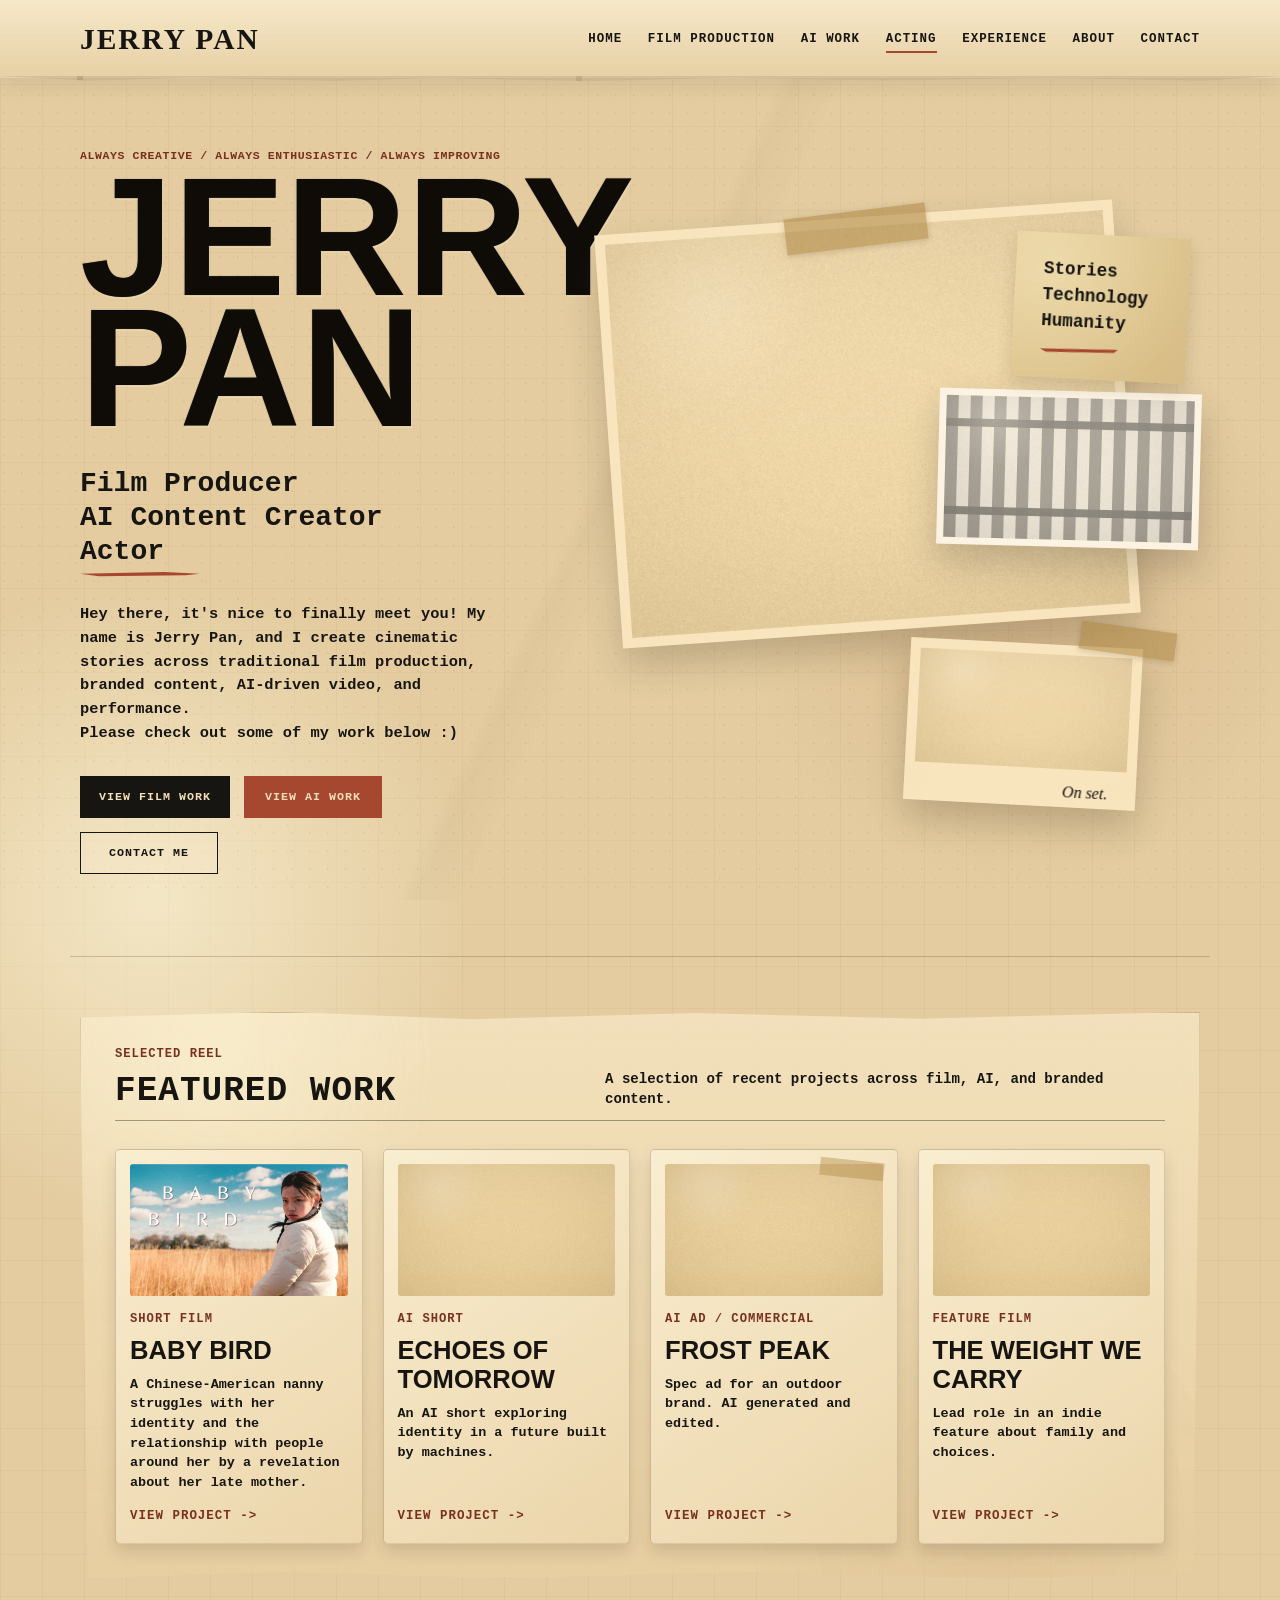
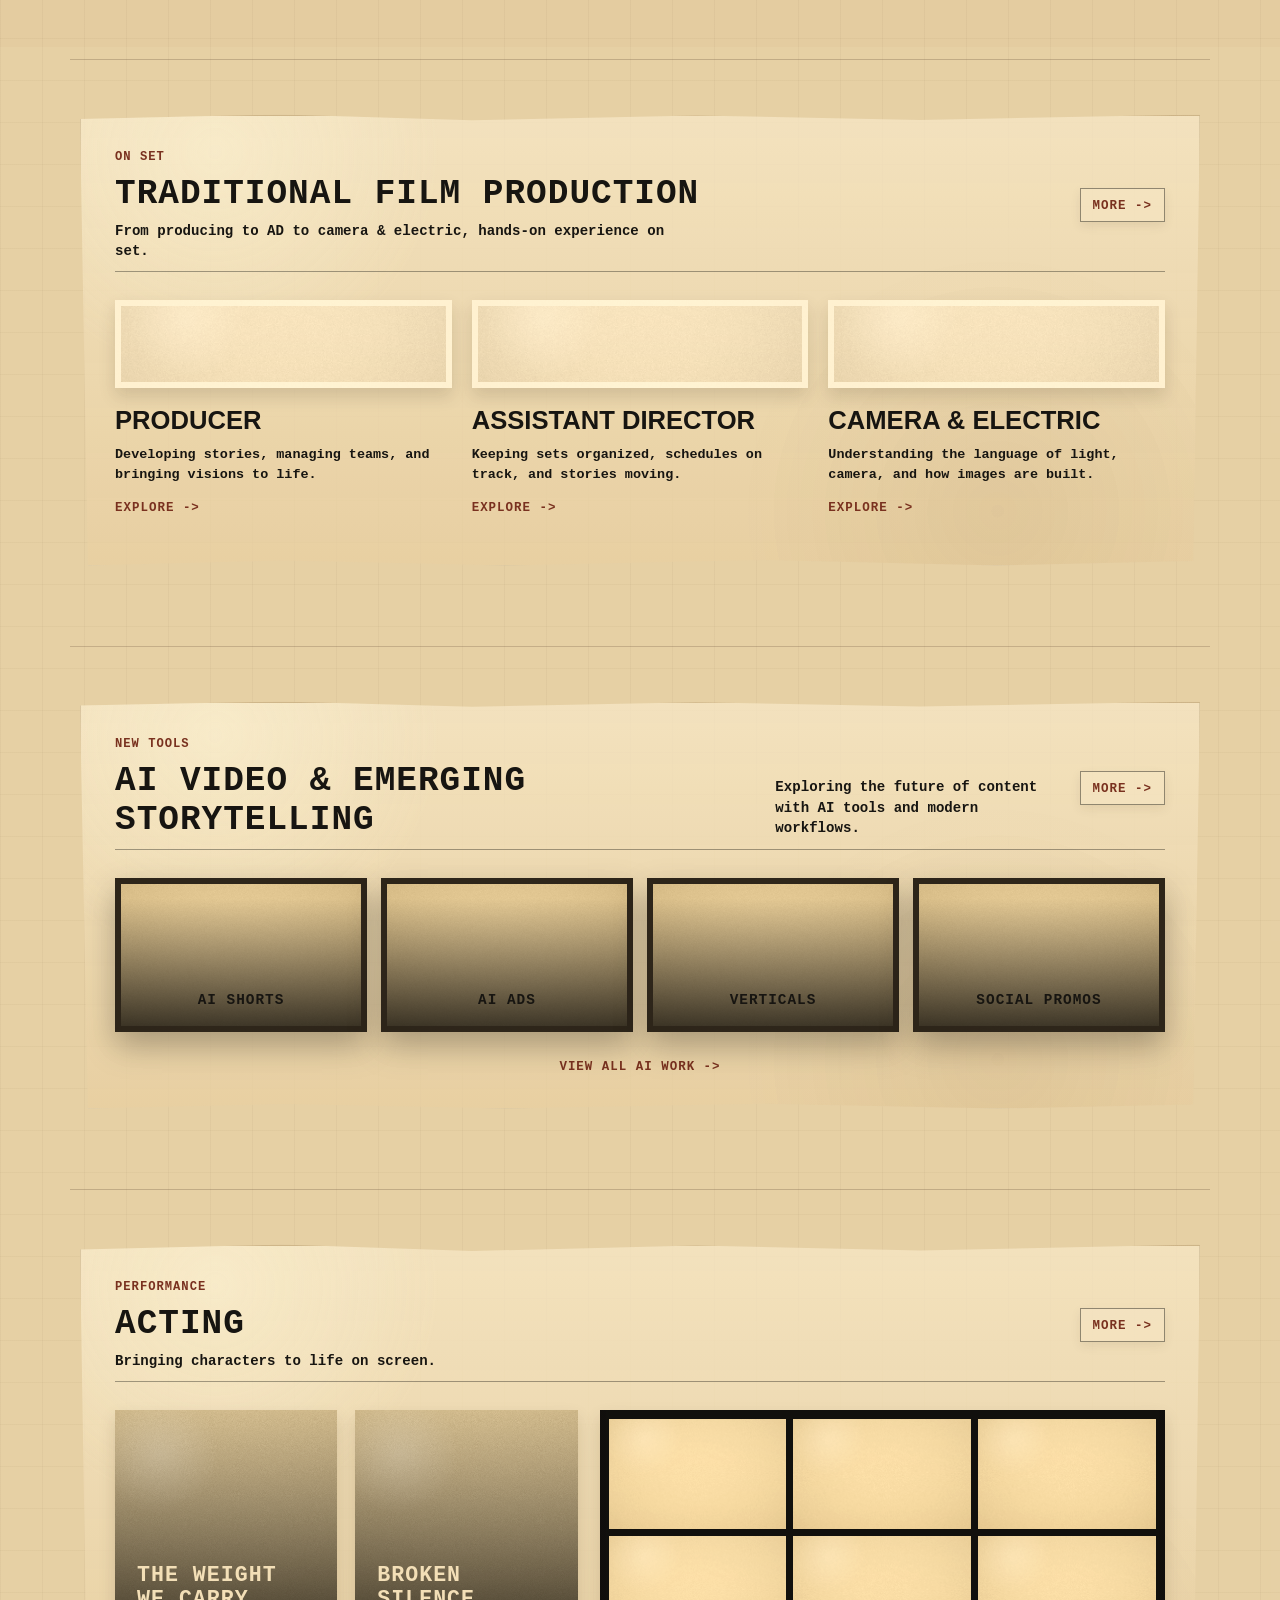
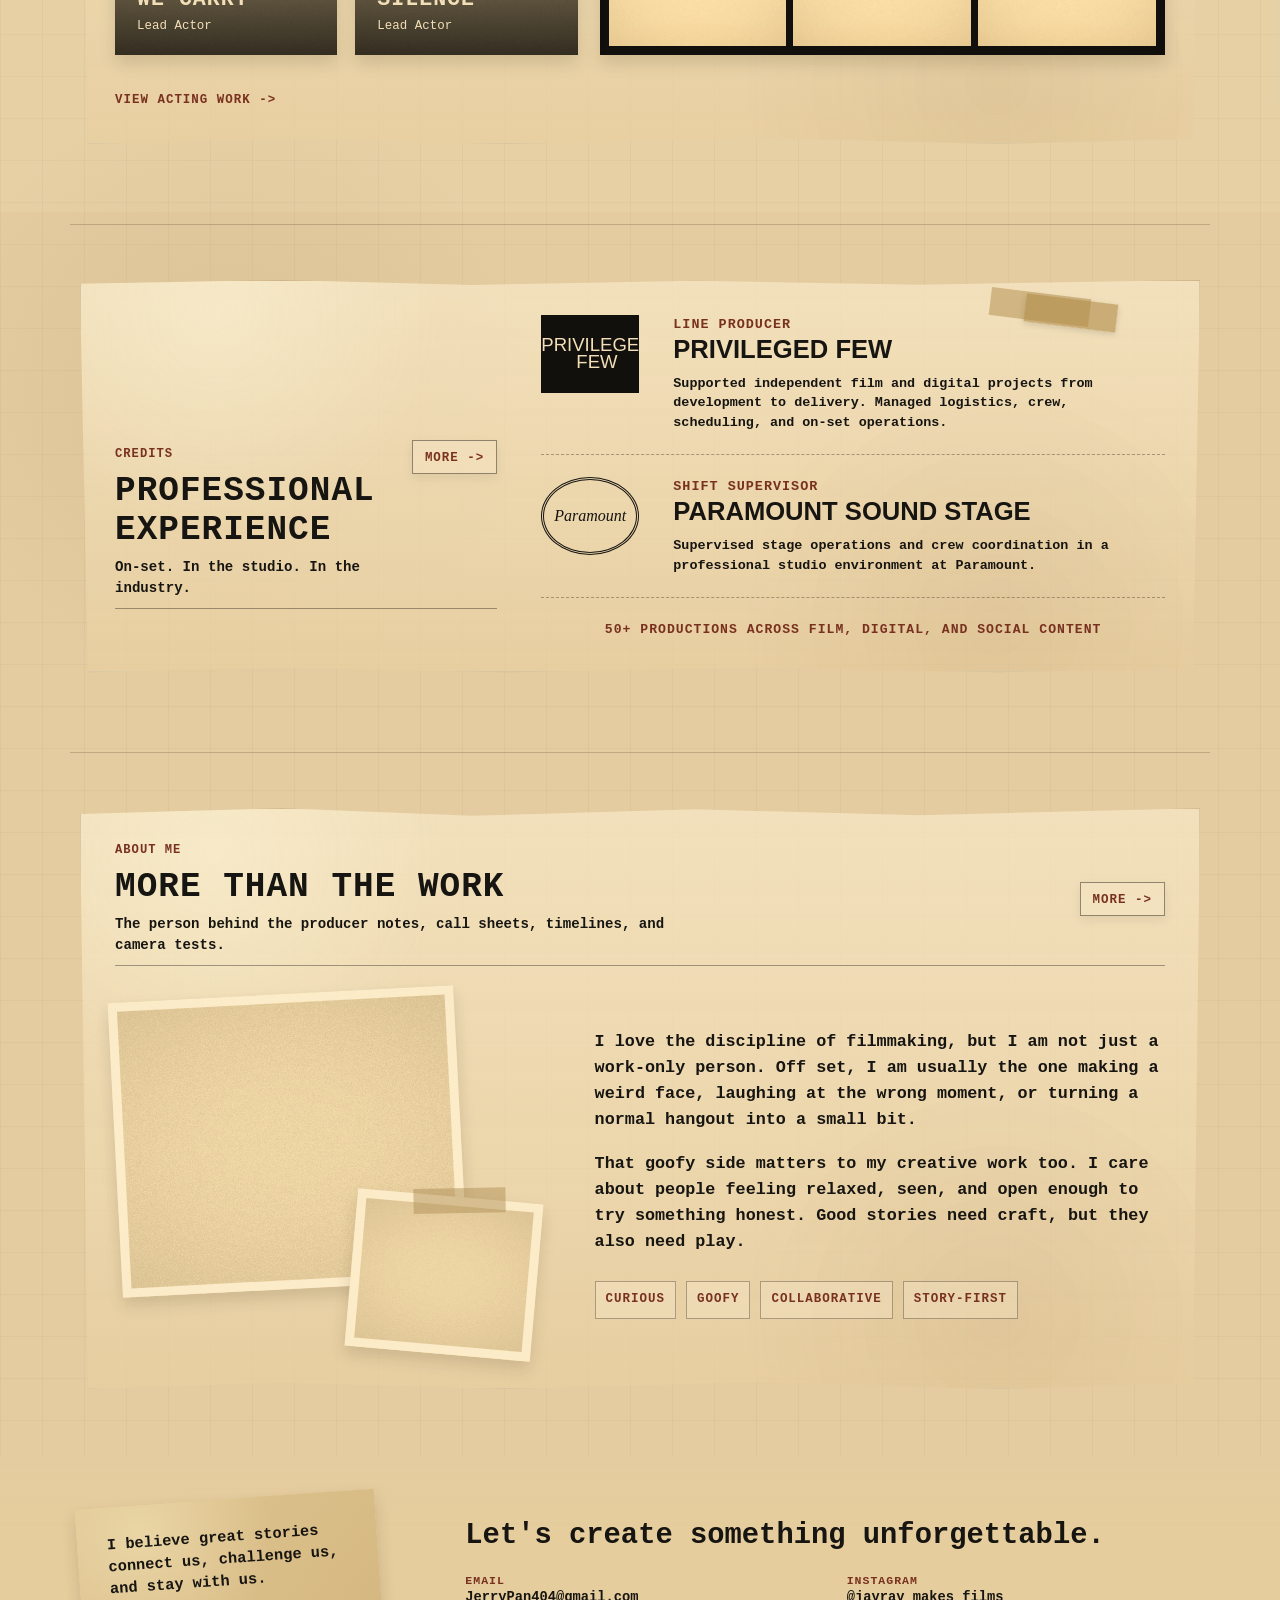
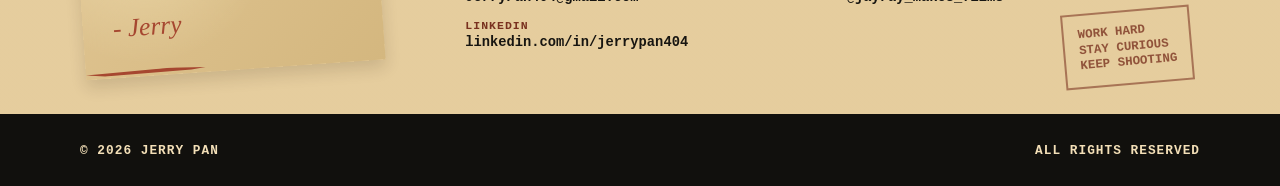
==== index.html @ 179eefd1 "Initial website commit" ====
<!DOCTYPE html>
<html lang="en">
  <head>
    <meta charset="UTF-8" />
    <meta name="viewport" content="width=device-width, initial-scale=1.0" />
    <title>Jerry Pan | Film Producer, AI Content Creator, Actor</title>
    <meta
      name="description"
      content="Jerry Pan is a film producer, AI video creator, and actor creating cinematic stories across film, AI, branded content, and performance."
    />
    <link rel="stylesheet" href="styles.css" />
  </head>
  <body>
    <header class="site-header" id="home">
      <nav class="nav-strip" aria-label="Main navigation">
        <a class="brand" href="#home" aria-label="Jerry Pan home">Jerry Pan</a>
        <button class="nav-toggle" type="button" aria-expanded="false" aria-controls="site-menu">
          <span></span>
          <span></span>
          <span></span>
          <span class="sr-only">Toggle navigation</span>
        </button>
        <div class="nav-links" id="site-menu">
          <a class="nav-link active" href="#home">Home</a>
          <a class="nav-link" href="#film-production">Film Production</a>
          <a class="nav-link" href="#ai-work">AI Work</a>
          <a class="nav-link" href="#acting">Acting</a>
          <a class="nav-link" href="#experience">Experience</a>
          <a class="nav-link" href="#about">About</a>
          <a class="nav-link" href="#contact">Contact</a>
        </div>
      </nav>
    </header>

    <main>
      <section class="hero section-anchor" aria-labelledby="hero-title">
        <div class="container hero-grid">
          <div class="hero-copy">
            <p class="eyebrow">Always Creative / Always Enthusiastic / Always Improving</p>
            <h1 id="hero-title">Jerry<br />Pan</h1>
            <div class="hero-roles">
              <span>Film Producer</span>
              <span>AI Content Creator</span>
              <span>Actor</span>
            </div>
            <p class="hero-intro">
              Hey there, it's nice to finally meet you! My name is Jerry Pan, and I create
              cinematic stories across traditional film production, branded content, AI-driven
              video, and performance.<br />
              Please check out some of my work below :)
            </p>
            <div class="hero-actions" aria-label="Featured portfolio links">
              <a class="button button-dark" href="#film-production">View Film Work</a>
              <a class="button button-red" href="#ai-work">View AI Work</a>
              <a class="button button-ghost" href="#contact">Contact Me</a>
            </div>
          </div>

          <div class="hero-collage" aria-label="Film set collage">
            <div
              class="photo photo-main"
              style="--photo: url('./assets/hero-on-set.jpg')"
              aria-label="Behind-the-scenes film set image placeholder"
            ></div>
            <div
              class="photo photo-strip"
              style="--photo: url('./assets/film-strip.jpg')"
              aria-label="Black and white film strip image placeholder"
            ></div>
            <div
              class="photo photo-small"
              style="--photo: url('./assets/production-lighting.jpg')"
              aria-label="Production lighting image placeholder"
            ></div>
            <div class="taped-note">
              <span>Stories</span>
              <span>Technology</span>
              <span>Humanity</span>
            </div>
            <span class="tape tape-top"></span>
            <span class="tape tape-side"></span>
          </div>
        </div>
      </section>

      <section class="section featured-work section-anchor" id="featured-work" aria-labelledby="featured-heading">
        <div class="container">
          <div class="section-heading split-heading">
            <div>
              <p class="eyebrow">Selected reel</p>
              <h2 id="featured-heading">Featured Work</h2>
            </div>
            <p>A selection of recent projects across film, AI, and branded content.</p>
          </div>

          <div class="project-grid">
            <article class="paper-card project-card" id="featured-project-baby-bird">
              <div class="card-image warm-still" style="--photo: url('./assets/baby-bird/hero.jpg?v=title')"></div>
              <p class="label">Short Film</p>
              <h3>Baby Bird</h3>
              <p>
                A Chinese-American nanny struggles with her identity and the relationship with
                people around her by a revelation about her late mother.
              </p>
              <a href="baby-bird.html">View Project <span aria-hidden="true">-&gt;</span></a>
            </article>
            <article class="paper-card project-card" id="featured-project-echoes-of-tomorrow">
              <div class="card-image ai-still" style="--photo: url('./assets/ai-short.jpg')"></div>
              <p class="label">AI Short</p>
              <h3>Echoes of Tomorrow</h3>
              <p>An AI short exploring identity in a future built by machines.</p>
              <a href="#ai-work">View Project <span aria-hidden="true">-&gt;</span></a>
            </article>
            <article class="paper-card project-card" id="featured-project-frost-peak">
              <div class="card-image product-still" style="--photo: url('./assets/frost-peak.jpg')"></div>
              <p class="label">AI Ad / Commercial</p>
              <h3>Frost Peak</h3>
              <p>Spec ad for an outdoor brand. AI generated and edited.</p>
              <a href="#ai-work">View Project <span aria-hidden="true">-&gt;</span></a>
            </article>
            <article class="paper-card project-card" id="featured-project-the-weight-we-carry">
              <div class="card-image dramatic-still" style="--photo: url('./assets/the-weight-we-carry.jpg')"></div>
              <p class="label">Feature Film</p>
              <h3>The Weight We Carry</h3>
              <p>Lead role in an indie feature about family and choices.</p>
              <a href="#acting">View Project <span aria-hidden="true">-&gt;</span></a>
            </article>
          </div>
        </div>
      </section>

      <section class="section two-column-section section-anchor" id="film-production" aria-labelledby="film-heading">
        <div class="container">
          <div class="section-heading split-heading">
            <div>
              <p class="eyebrow">On set</p>
              <h2 id="film-heading">Traditional Film Production</h2>
              <p>From producing to AD to camera &amp; electric, hands-on experience on set.</p>
            </div>
            <a class="more-button" href="film-production.html">More <span aria-hidden="true">-&gt;</span></a>
          </div>

          <div class="production-grid">
            <article class="production-card">
              <div class="thumb" style="--photo: url('./assets/producer.jpg')"></div>
              <h3>Producer</h3>
              <p>Developing stories, managing teams, and bringing visions to life.</p>
              <a href="#contact">Explore <span aria-hidden="true">-&gt;</span></a>
            </article>
            <article class="production-card">
              <div class="thumb" style="--photo: url('./assets/assistant-director.jpg')"></div>
              <h3>Assistant Director</h3>
              <p>Keeping sets organized, schedules on track, and stories moving.</p>
              <a href="#contact">Explore <span aria-hidden="true">-&gt;</span></a>
            </article>
            <article class="production-card">
              <div class="thumb" style="--photo: url('./assets/camera-electric.jpg')"></div>
              <h3>Camera &amp; Electric</h3>
              <p>Understanding the language of light, camera, and how images are built.</p>
              <a href="#contact">Explore <span aria-hidden="true">-&gt;</span></a>
            </article>
          </div>
        </div>
      </section>

      <section class="section ai-section section-anchor" id="ai-work" aria-labelledby="ai-heading">
        <div class="container">
          <div class="section-heading split-heading">
            <div>
              <p class="eyebrow">New tools</p>
              <h2 id="ai-heading">AI Video &amp; Emerging Storytelling</h2>
            </div>
            <p>Exploring the future of content with AI tools and modern workflows.</p>
            <a class="more-button" href="ai-video.html">More <span aria-hidden="true">-&gt;</span></a>
          </div>

          <div class="ai-tile-grid">
            <a class="ai-tile" href="#contact" style="--photo: url('./assets/ai-tile-shorts.jpg')">
              <span>AI Shorts</span>
            </a>
            <a class="ai-tile" href="#contact" style="--photo: url('./assets/ai-ad.jpg')">
              <span>AI Ads</span>
            </a>
            <a class="ai-tile" href="#contact" style="--photo: url('./assets/verticals.jpg')">
              <span>Verticals</span>
            </a>
            <a class="ai-tile" href="#contact" style="--photo: url('./assets/social-promos.jpg')">
              <span>Social Promos</span>
            </a>
          </div>
          <div class="center-link">
            <a href="#contact">View All AI Work <span aria-hidden="true">-&gt;</span></a>
          </div>
        </div>
      </section>

      <section class="section acting-section section-anchor" id="acting" aria-labelledby="acting-heading">
        <div class="container">
          <div class="section-heading split-heading">
            <div>
              <p class="eyebrow">Performance</p>
              <h2 id="acting-heading">Acting</h2>
              <p>Bringing characters to life on screen.</p>
            </div>
            <a class="more-button" href="acting.html">More <span aria-hidden="true">-&gt;</span></a>
          </div>

          <div class="acting-layout">
            <div class="poster-row">
              <article class="poster-card" style="--photo: url('./assets/acting-weight-we-carry.jpg')">
                <div>
                  <h3>The Weight We Carry</h3>
                  <p>Lead Actor</p>
                </div>
              </article>
              <article class="poster-card" style="--photo: url('./assets/broken-silence.jpg')">
                <div>
                  <h3>Broken Silence</h3>
                  <p>Lead Actor</p>
                </div>
              </article>
            </div>
            <div class="contact-sheet" aria-label="Acting still contact sheet">
              <div style="--photo: url('./assets/acting-still-1.jpg')"></div>
              <div style="--photo: url('./assets/acting-still-2.jpg')"></div>
              <div style="--photo: url('./assets/acting-still-3.jpg')"></div>
              <div style="--photo: url('./assets/acting-still-4.jpg')"></div>
              <div style="--photo: url('./assets/acting-still-5.jpg')"></div>
              <div style="--photo: url('./assets/acting-still-6.jpg')"></div>
            </div>
          </div>
          <a class="text-link acting-link" href="#contact">View Acting Work <span aria-hidden="true">-&gt;</span></a>
        </div>
      </section>

      <section class="section experience-section section-anchor" id="experience" aria-labelledby="experience-heading">
        <div class="container experience-grid">
          <span class="tape tape-experience" aria-hidden="true"></span>
          <div class="section-heading split-heading">
            <div>
              <p class="eyebrow">Credits</p>
              <h2 id="experience-heading">Professional Experience</h2>
              <p>On-set. In the studio. In the industry.</p>
            </div>
            <a class="more-button" href="experience.html">More <span aria-hidden="true">-&gt;</span></a>
          </div>
          <div class="experience-list">
            <article class="experience-entry">
              <div class="logo-stamp">Privileged<br />Few</div>
              <div>
                <p class="label">Line Producer</p>
                <h3>Privileged Few</h3>
                <p>
                  Supported independent film and digital projects from development to delivery.
                  Managed logistics, crew, scheduling, and on-set operations.
                </p>
              </div>
            </article>
            <article class="experience-entry">
              <div class="logo-stamp logo-round">Paramount</div>
              <div>
                <p class="label">Shift Supervisor</p>
                <h3>Paramount Sound Stage</h3>
                <p>
                  Supervised stage operations and crew coordination in a professional studio
                  environment at Paramount.
                </p>
              </div>
            </article>
            <p class="highlight-line">50+ productions across film, digital, and social content</p>
          </div>
        </div>
      </section>

      <section class="section about-section section-anchor" id="about" aria-labelledby="about-heading">
        <div class="container">
          <div class="section-heading split-heading">
            <div>
              <p class="eyebrow">About me</p>
              <h2 id="about-heading">More Than the Work</h2>
              <p>The person behind the producer notes, call sheets, timelines, and camera tests.</p>
            </div>
            <a class="more-button" href="about.html">More <span aria-hidden="true">-&gt;</span></a>
          </div>

          <div class="about-layout">
            <div class="about-photo-stack" aria-label="Casual photos">
              <div class="about-photo about-photo-main" style="--photo: url('./assets/about-goofy.jpg')"></div>
              <div class="about-photo about-photo-small" style="--photo: url('./assets/about-life.jpg')"></div>
            </div>
            <div class="about-copy">
              <p>
                I love the discipline of filmmaking, but I am not just a work-only person. Off set,
                I am usually the one making a weird face, laughing at the wrong moment, or turning a
                normal hangout into a small bit.
              </p>
              <p>
                That goofy side matters to my creative work too. I care about people feeling relaxed,
                seen, and open enough to try something honest. Good stories need craft, but they also
                need play.
              </p>
              <div class="about-tags" aria-label="Personal traits">
                <span>Curious</span>
                <span>Goofy</span>
                <span>Collaborative</span>
                <span>Story-first</span>
              </div>
            </div>
          </div>
        </div>
      </section>
    </main>

    <footer class="site-footer section-anchor">
      <div class="container footer-grid" id="contact">
        <span class="bottom-stamp" aria-hidden="true">Work hard<br />Stay curious<br />Keep shooting</span>
        <div class="hand-note">
          <p>I believe great stories connect us, challenge us, and stay with us.</p>
          <span>- Jerry</span>
        </div>
        <div class="contact-block">
          <h2>Let's create something unforgettable.</h2>
          <ul class="contact-list" aria-label="Contact details">
            <li><span>Email</span><a href="mailto:JerryPan404@gmail.com">JerryPan404@gmail.com</a></li>
            <li><span>Instagram</span><a href="https://instagram.com/jayray_makes_films">@jayray_makes_films</a></li>
            <li><span>LinkedIn</span><a href="https://www.linkedin.com/in/jerrypan404">linkedin.com/in/jerrypan404</a></li>
          </ul>
        </div>
      </div>
      <div class="footer-bottom">
        <span>© 2026 Jerry Pan</span>
        <span>All Rights Reserved</span>
      </div>
    </footer>

    <script src="script.js"></script>
  </body>
</html>
---- styles.css ----
:root {
  --paper: #e4cca0;
  --paper-light: #f3dfb7;
  --paper-soft: #ddc18d;
  --ink: #171511;
  --ink-muted: #5a4b36;
  --red: #a64730;
  --red-dark: #79311f;
  --film-black: #11100d;
  --shadow: 0 18px 34px rgba(40, 29, 14, 0.2);
  --shadow-small: 0 8px 16px rgba(40, 29, 14, 0.14);
  --radius: 5px;
  --container: min(1120px, calc(100vw - 40px));
  --font-display: Georgia, "Times New Roman", serif;
  --font-type: "Courier New", Courier, monospace;
  --font-body: Georgia, "Times New Roman", serif;
  --section-gap: clamp(38px, 6vw, 68px);
}

* {
  box-sizing: border-box;
}

html {
  scroll-behavior: smooth;
  scroll-padding-top: 96px;
}

body {
  margin: 0;
  color: var(--ink);
  font-family: var(--font-body);
  background:
    radial-gradient(circle at 12% 18%, rgba(255, 250, 224, 0.58), transparent 20rem),
    radial-gradient(circle at 80% 12%, rgba(166, 100, 50, 0.16), transparent 18rem),
    radial-gradient(circle at 18% 72%, rgba(118, 77, 32, 0.08), transparent 19rem),
    linear-gradient(90deg, rgba(74, 45, 19, 0.04) 1px, transparent 1px),
    linear-gradient(rgba(74, 45, 19, 0.035) 1px, transparent 1px),
    var(--paper);
  background-size: auto, auto, auto, 42px 42px, 42px 42px, auto;
  overflow-x: hidden;
}

body::before {
  content: "";
  position: fixed;
  inset: 0;
  z-index: -1;
  pointer-events: none;
  opacity: 0.34;
  background-image:
    radial-gradient(circle at 20% 30%, rgba(45, 30, 10, 0.18) 0 1px, transparent 1px),
    radial-gradient(circle at 65% 55%, rgba(45, 30, 10, 0.12) 0 1px, transparent 1px),
    linear-gradient(115deg, transparent 0 48%, rgba(85, 56, 22, 0.09) 49%, transparent 52%);
  background-size: 18px 18px, 27px 27px, 100% 100%;
}

a {
  color: inherit;
  text-decoration: none;
}

img,
svg {
  max-width: 100%;
}

.container {
  width: var(--container);
  margin-inline: auto;
  position: relative;
}

.section {
  padding-block: var(--section-gap);
  position: relative;
}

.section::before {
  content: "";
  position: absolute;
  left: 50%;
  top: 12px;
  width: min(1140px, calc(100vw - 28px));
  height: 1px;
  transform: translateX(-50%);
  background: rgba(65, 44, 23, 0.22);
}

.section-anchor {
  scroll-margin-top: 92px;
}

.sr-only {
  position: absolute;
  width: 1px;
  height: 1px;
  padding: 0;
  margin: -1px;
  overflow: hidden;
  clip: rect(0, 0, 0, 0);
  white-space: nowrap;
  border: 0;
}

/* Header */
.site-header {
  position: sticky;
  top: 0;
  z-index: 50;
  background:
    linear-gradient(180deg, rgba(246, 232, 201, 0.97), rgba(230, 207, 163, 0.94)),
    var(--paper-light);
  border-bottom: 1px solid rgba(45, 32, 18, 0.18);
  box-shadow: 0 8px 18px rgba(42, 28, 12, 0.08);
}

.site-header::after {
  content: "";
  position: absolute;
  left: 0;
  right: 0;
  bottom: -7px;
  height: 9px;
  pointer-events: none;
  background:
    linear-gradient(90deg, transparent 0 6%, rgba(101, 71, 33, 0.18) 6% 6.5%, transparent 6.5% 45%, rgba(101, 71, 33, 0.14) 45% 45.5%, transparent 45.5%),
    linear-gradient(180deg, rgba(80, 53, 24, 0.13), transparent);
  clip-path: polygon(0 0, 7% 52%, 15% 18%, 26% 55%, 34% 22%, 46% 58%, 57% 20%, 69% 50%, 82% 22%, 94% 54%, 100% 0);
}

.nav-strip {
  width: var(--container);
  min-height: 78px;
  margin-inline: auto;
  display: flex;
  align-items: center;
  justify-content: space-between;
  gap: 28px;
}

.brand {
  font-family: var(--font-display);
  font-size: clamp(1.35rem, 2.3vw, 1.9rem);
  font-weight: 900;
  letter-spacing: 2px;
  text-transform: uppercase;
  white-space: nowrap;
}

.nav-links {
  display: flex;
  align-items: center;
  justify-content: flex-end;
  gap: clamp(14px, 2vw, 30px);
  font-family: var(--font-type);
  font-size: 0.78rem;
  font-weight: 700;
  letter-spacing: 1px;
  text-transform: uppercase;
}

.nav-links.open-static {
  opacity: 1;
  pointer-events: auto;
}

.nav-link {
  position: relative;
  padding-block: 10px;
}

.nav-link::after {
  content: "";
  position: absolute;
  left: 0;
  right: 0;
  bottom: 3px;
  height: 2px;
  transform: scaleX(0);
  transform-origin: left;
  background: var(--red);
  transition: transform 180ms ease;
}

.nav-link:hover::after,
.nav-link.active::after {
  transform: scaleX(1);
}

.nav-toggle {
  display: none;
  width: 42px;
  height: 38px;
  border: 1px solid rgba(23, 21, 17, 0.5);
  background: transparent;
  padding: 8px;
  cursor: pointer;
}

.nav-toggle span:not(.sr-only) {
  display: block;
  height: 2px;
  margin: 5px 0;
  background: var(--ink);
}

/* Hero */
.hero {
  min-height: min(760px, calc(100vh - 78px));
  display: grid;
  align-items: center;
  padding-block: clamp(38px, 6vw, 70px);
}

.hero-grid {
  display: grid;
  grid-template-columns: minmax(300px, 0.83fr) minmax(340px, 1.17fr);
  align-items: center;
  gap: clamp(36px, 6vw, 84px);
}

.eyebrow,
.label {
  margin: 0 0 10px;
  color: var(--red-dark);
  font-family: var(--font-type);
  font-size: 0.76rem;
  font-weight: 700;
  letter-spacing: 1px;
  text-transform: uppercase;
}

.hero-copy .eyebrow {
  width: max-content;
  max-width: min(100vw - 40px, 620px);
  font-size: clamp(0.68rem, 0.9vw, 0.76rem);
  letter-spacing: 0.6px;
  white-space: nowrap;
}

.hero h1 {
  margin: 0;
  font-family: Impact, Haettenschweiler, "Arial Narrow Bold", sans-serif;
  font-size: clamp(5.8rem, 13.5vw, 10.5rem);
  line-height: 0.78;
  letter-spacing: 0;
  text-transform: uppercase;
  text-shadow:
    1px 2px 0 rgba(255, 244, 213, 0.25),
    0 0 1px rgba(0, 0, 0, 0.65);
  filter: contrast(1.08);
}

.hero-roles {
  width: fit-content;
  margin-top: clamp(20px, 4vw, 34px);
  padding-bottom: 12px;
  display: grid;
  gap: 3px;
  font-family: var(--font-type);
  font-size: clamp(1.1rem, 2.4vw, 1.75rem);
  font-weight: 700;
  position: relative;
}

.hero-roles::after,
.hand-note::after {
  content: "";
  position: absolute;
  left: 0;
  bottom: 0;
  width: 120px;
  height: 9px;
  background: var(--red);
  clip-path: polygon(0 42%, 70% 22%, 100% 42%, 88% 58%, 16% 70%);
}

.hero-intro {
  max-width: 480px;
  margin: 24px 0 0;
  font-family: var(--font-type);
  font-size: clamp(0.92rem, 1.2vw, 1rem);
  font-weight: 700;
  line-height: 1.55;
}

.hero-actions {
  display: flex;
  flex-wrap: wrap;
  gap: 14px;
  margin-top: 30px;
}

.button {
  min-width: 138px;
  min-height: 42px;
  display: inline-flex;
  align-items: center;
  justify-content: center;
  border: 1px solid var(--ink);
  padding: 12px 18px;
  font-family: var(--font-type);
  font-size: 0.73rem;
  font-weight: 800;
  letter-spacing: 1px;
  text-transform: uppercase;
  transition: transform 180ms ease, box-shadow 180ms ease, background 180ms ease;
}

.button:hover {
  transform: translateY(-2px);
  box-shadow: var(--shadow-small);
}

.button-dark {
  color: var(--paper-light);
  background: var(--ink);
}

.button-red {
  color: var(--paper-light);
  border-color: var(--red);
  background: var(--red);
}

.button-ghost {
  background: rgba(246, 232, 201, 0.34);
}

.hero-collage {
  position: relative;
  min-height: clamp(480px, 50vw, 600px);
}

.photo,
.card-image,
.thumb,
.ai-tile,
.poster-card,
.contact-sheet div {
  background-image:
    var(--photo),
    radial-gradient(circle at 38% 28%, rgba(255, 245, 206, 0.35), transparent 20%),
    linear-gradient(135deg, #201914, #a46a3b 48%, #201914);
  background-size: cover;
  background-position: center;
}

.photo {
  position: absolute;
  border: 10px solid rgba(243, 223, 183, 0.9);
  box-shadow: var(--shadow);
  filter: sepia(0.12) contrast(1.03) saturate(0.88);
}

.photo::after,
.card-image::after,
.thumb::after,
.poster-card::after,
.contact-sheet div::after {
  content: "";
  position: absolute;
  inset: 0;
  pointer-events: none;
  background:
    linear-gradient(rgba(255, 245, 210, 0.1), rgba(22, 16, 10, 0.18)),
    radial-gradient(circle at 20% 18%, rgba(255, 255, 255, 0.18), transparent 22%);
  mix-blend-mode: screen;
}

.photo-main {
  inset: 1% 12% auto 3%;
  height: 69%;
  transform: perspective(900px) rotate(-4deg) rotateX(var(--tilt-y, 0deg)) rotateY(var(--tilt-x, 0deg));
}

.photo-strip {
  right: 0;
  top: 30%;
  width: 43%;
  height: 26%;
  border-width: 7px;
  transform: perspective(900px) rotate(1.5deg) rotateX(var(--tilt-y, 0deg)) rotateY(var(--tilt-x, 0deg));
  filter: grayscale(1) sepia(0.25) contrast(1.1);
}

.photo-strip::before {
  content: "";
  position: absolute;
  inset: 0;
  background:
    repeating-linear-gradient(90deg, rgba(10, 10, 9, 0.72) 0 12px, transparent 12px 24px),
    linear-gradient(transparent 0 16%, rgba(5, 5, 5, 0.92) 16% 22%, transparent 22% 78%, rgba(5, 5, 5, 0.92) 78% 84%, transparent 84%);
  opacity: 0.42;
}

.photo-small {
  right: 10%;
  bottom: 1%;
  width: 38%;
  height: 27%;
  border-bottom-width: 38px;
  transform: perspective(900px) rotate(3deg) rotateX(var(--tilt-y, 0deg)) rotateY(var(--tilt-x, 0deg));
}

.photo-small::before {
  content: "On set.";
  position: absolute;
  right: 18px;
  bottom: -32px;
  z-index: 2;
  font-family: var(--font-display);
  font-style: italic;
  font-size: 1rem;
}

.taped-note {
  position: absolute;
  top: 4%;
  right: 2%;
  z-index: 3;
  width: 174px;
  padding: 27px 28px 24px;
  display: grid;
  gap: 7px;
  color: var(--ink);
  font-family: var(--font-type);
  font-size: 1.1rem;
  font-weight: 700;
  line-height: 1.08;
  background:
    radial-gradient(circle at 20% 22%, rgba(255, 245, 206, 0.42), transparent 9rem),
    linear-gradient(135deg, #e2c994, #d7bc85);
  box-shadow: var(--shadow-small);
  transform: rotate(3deg);
}

.taped-note::after {
  content: "";
  width: 78px;
  height: 8px;
  margin-top: 8px;
  background: var(--red);
  clip-path: polygon(0 45%, 100% 12%, 95% 52%, 8% 80%);
}

.tape {
  position: absolute;
  z-index: 4;
  display: block;
  background: rgba(174, 137, 70, 0.58);
  box-shadow: 0 2px 6px rgba(30, 20, 9, 0.15);
}

.tape-top {
  top: 0;
  left: 32%;
  width: 142px;
  height: 36px;
  transform: rotate(-7deg);
}

.tape-side {
  right: 4%;
  bottom: 26%;
  width: 96px;
  height: 28px;
  transform: rotate(8deg);
}

/* Sections and cards */
.featured-work .container,
.two-column-section .container,
.ai-section .container,
.acting-section .container,
.about-section .container,
.experience-grid {
  padding: clamp(22px, 3vw, 34px);
  background:
    radial-gradient(circle at 12% 8%, rgba(255, 248, 218, 0.42), transparent 14rem),
    radial-gradient(circle at 82% 88%, rgba(121, 79, 28, 0.08), transparent 16rem),
    linear-gradient(rgba(246, 230, 196, 0.78), rgba(232, 207, 161, 0.74));
  border: 1px solid rgba(93, 66, 31, 0.18);
  box-shadow: var(--shadow-small);
  clip-path: polygon(0 1%, 18% 0, 35% 1.3%, 55% 0.2%, 75% 1.2%, 100% 0, 99.4% 99%, 82% 100%, 61% 98.8%, 38% 100%, 18% 98.9%, 0.7% 100%);
}

.section-heading {
  margin-bottom: 28px;
  border-bottom: 1px solid rgba(23, 21, 17, 0.38);
  padding-bottom: 10px;
}

.split-heading {
  display: flex;
  align-items: end;
  justify-content: space-between;
  gap: 32px;
}

.split-heading > p {
  flex: 1 1 300px;
}

.section-heading h2 {
  margin: 0;
  font-family: var(--font-type);
  font-size: clamp(1.45rem, 3vw, 2.15rem);
  font-weight: 800;
  letter-spacing: 1px;
  text-transform: uppercase;
}

.section-heading p:not(.eyebrow) {
  max-width: 560px;
  margin: 8px 0 0;
  font-family: var(--font-type);
  font-size: 0.88rem;
  font-weight: 700;
  line-height: 1.45;
}

.project-grid {
  display: grid;
  grid-template-columns: repeat(4, minmax(0, 1fr));
  gap: 20px;
}

.paper-card {
  position: relative;
  padding: 14px 14px 18px;
  background:
    linear-gradient(145deg, rgba(255, 250, 230, 0.54), rgba(218, 191, 143, 0.32)),
    var(--paper-light);
  border: 1px solid rgba(75, 53, 26, 0.2);
  border-radius: var(--radius);
  box-shadow: var(--shadow-small);
}

.project-card::before {
  content: "";
  position: absolute;
  right: 13px;
  top: 10px;
  z-index: 2;
  width: 64px;
  height: 18px;
  background: rgba(174, 137, 70, 0.42);
  transform: rotate(6deg);
  opacity: 0;
  transition: opacity 180ms ease;
}

.project-card:nth-child(3)::before,
.project-card:hover::before {
  opacity: 1;
}

.project-card {
  min-height: 338px;
  display: flex;
  flex-direction: column;
  transition: transform 180ms ease, box-shadow 180ms ease;
}

.project-card[id] {
  scroll-margin-top: 110px;
}

.project-card:hover {
  transform: translateY(-6px) rotate(-0.5deg);
  box-shadow: var(--shadow);
}

.card-image {
  position: relative;
  height: 132px;
  margin-bottom: 16px;
  overflow: hidden;
  border-radius: 3px;
  background-color: #2d2016;
}

.ai-still,
.product-still {
  background-image:
    var(--photo),
    radial-gradient(circle at 68% 32%, rgba(47, 219, 225, 0.58), transparent 22%),
    linear-gradient(135deg, #07141e, #213d51 48%, #0b0c12);
}

.project-card h3,
.production-card h3,
.experience-entry h3 {
  margin: 0 0 10px;
  font-family: Impact, Haettenschweiler, "Arial Narrow Bold", sans-serif;
  font-size: clamp(1.25rem, 2.1vw, 1.6rem);
  font-weight: 900;
  letter-spacing: 0;
  text-transform: uppercase;
}

.project-card p:not(.label),
.production-card p,
.experience-entry p {
  margin: 0;
  font-family: var(--font-type);
  font-size: 0.84rem;
  font-weight: 700;
  line-height: 1.46;
}

.project-card a,
.production-card a,
.text-link,
.center-link a,
.more-button,
.detail-back {
  width: fit-content;
  margin-top: auto;
  padding-top: 16px;
  color: var(--red-dark);
  font-family: var(--font-type);
  font-size: 0.78rem;
  font-weight: 800;
  letter-spacing: 1px;
  text-transform: uppercase;
  border-bottom: 2px solid transparent;
}

.project-card a:hover,
.production-card a:hover,
.text-link:hover,
.center-link a:hover,
.more-button:hover,
.detail-back:hover {
  border-color: var(--red);
}

.more-button {
  flex: 0 0 auto;
  align-self: center;
  margin: 0;
  padding: 10px 12px 8px;
  border: 1px solid rgba(23, 21, 17, 0.45);
  background: rgba(246, 232, 201, 0.38);
  box-shadow: 0 4px 10px rgba(43, 27, 11, 0.08);
}

/* Film production */
.two-column-section,
.acting-section {
  background: rgba(255, 244, 215, 0.08);
}

.production-grid {
  display: grid;
  grid-template-columns: repeat(3, minmax(0, 1fr));
  gap: 20px;
}

.production-card {
  display: flex;
  min-height: 220px;
  flex-direction: column;
  padding: 0 0 14px;
}

.thumb {
  position: relative;
  height: 88px;
  margin-bottom: 18px;
  overflow: hidden;
  border: 6px solid rgba(246, 232, 201, 0.72);
  box-shadow: var(--shadow-small);
  filter: sepia(0.35) grayscale(0.28) contrast(1.04);
}

/* AI work */
.ai-section {
  color: var(--ink);
  background: rgba(255, 244, 215, 0.08);
}

.ai-section::before {
  background: rgba(65, 44, 23, 0.2);
}

.ai-section .section-heading {
  border-bottom-color: rgba(23, 21, 17, 0.38);
}

.ai-section .eyebrow,
.ai-section .center-link a {
  color: var(--red-dark);
}

.ai-tile-grid {
  display: grid;
  grid-template-columns: repeat(4, minmax(0, 1fr));
  gap: 14px;
}

.ai-tile {
  min-height: 154px;
  position: relative;
  display: flex;
  align-items: end;
  justify-content: center;
  overflow: hidden;
  border: 6px solid rgba(22, 16, 11, 0.88);
  background-image:
    var(--photo),
    radial-gradient(circle at 52% 30%, rgba(64, 218, 226, 0.72), transparent 22%),
    linear-gradient(135deg, #05070d, #183045 47%, #101014);
  box-shadow: 0 14px 30px rgba(0, 0, 0, 0.28);
  transition: transform 180ms ease, filter 180ms ease;
}

.ai-tile::before {
  content: "";
  position: absolute;
  inset: 0;
  background: linear-gradient(180deg, transparent 10%, rgba(0, 0, 0, 0.72));
}

.ai-tile:hover {
  transform: translateY(-4px);
  filter: saturate(1.16);
}

.ai-tile span {
  position: relative;
  z-index: 1;
  width: 100%;
  padding: 18px 12px;
  text-align: center;
  font-family: var(--font-type);
  font-size: 0.9rem;
  font-weight: 800;
  letter-spacing: 1px;
  text-transform: uppercase;
}

.center-link {
  margin-top: 24px;
  text-align: center;
}

/* Acting */
.acting-layout {
  display: grid;
  grid-template-columns: minmax(280px, 0.9fr) minmax(320px, 1.1fr);
  gap: 22px;
  align-items: stretch;
}

.poster-row {
  display: grid;
  grid-template-columns: repeat(2, minmax(0, 1fr));
  gap: 18px;
}

.poster-card {
  position: relative;
  min-height: 220px;
  display: flex;
  align-items: end;
  padding: 22px;
  overflow: hidden;
  color: var(--paper-light);
  background-image:
    var(--photo),
    radial-gradient(circle at 40% 22%, rgba(255, 219, 151, 0.5), transparent 22%),
    linear-gradient(145deg, #120f0d, #6c3f24 46%, #111);
  box-shadow: var(--shadow-small);
}

.poster-card::before {
  content: "";
  position: absolute;
  inset: 0;
  background: linear-gradient(180deg, rgba(0, 0, 0, 0.08), rgba(0, 0, 0, 0.78));
}

.poster-card div {
  position: relative;
  z-index: 1;
}

.poster-card h3 {
  max-width: 150px;
  margin: 0;
  font-family: var(--font-type);
  font-size: clamp(1rem, 2.6vw, 1.35rem);
  line-height: 1.12;
  letter-spacing: 1px;
  text-transform: uppercase;
}

.poster-card p {
  margin: 8px 0 0;
  font-family: var(--font-type);
  font-size: 0.78rem;
}

.contact-sheet {
  display: grid;
  grid-template-columns: repeat(3, minmax(0, 1fr));
  gap: 7px;
  padding: 9px;
  background:
    linear-gradient(90deg, rgba(16, 14, 12, 0.96) 0 6px, transparent 6px calc(100% - 6px), rgba(16, 14, 12, 0.96) calc(100% - 6px)),
    var(--film-black);
  box-shadow: var(--shadow-small);
}

.contact-sheet div {
  min-height: 110px;
  position: relative;
  overflow: hidden;
  background-image:
    var(--photo),
    radial-gradient(circle at 45% 28%, rgba(245, 204, 137, 0.45), transparent 24%),
    linear-gradient(145deg, #21120e, #765036 52%, #080706);
  filter: sepia(0.2) contrast(1.08);
}

.acting-link {
  display: inline-block;
  margin-top: 22px;
}

/* About */
.about-layout {
  display: grid;
  grid-template-columns: minmax(280px, 0.85fr) minmax(320px, 1.15fr);
  gap: clamp(28px, 5vw, 58px);
  align-items: center;
}

.about-photo-stack {
  min-height: 360px;
  position: relative;
}

.about-photo {
  position: absolute;
  background-image:
    var(--photo),
    radial-gradient(circle at 35% 25%, rgba(255, 242, 204, 0.32), transparent 22%),
    linear-gradient(135deg, #221914, #a0663b 52%, #19120f);
  background-size: cover;
  background-position: center;
  border: 9px solid rgba(246, 232, 201, 0.86);
  box-shadow: var(--shadow-small);
  filter: sepia(0.14) contrast(1.02) saturate(0.9);
}

.about-photo-main {
  inset: 0 18% 18% 0;
  transform: rotate(-3deg);
}

.about-photo-small {
  right: 0;
  bottom: 0;
  width: 44%;
  height: 44%;
  transform: rotate(5deg);
}

.about-photo-small::before {
  content: "";
  position: absolute;
  top: -18px;
  left: 28%;
  width: 92px;
  height: 25px;
  background: rgba(174, 137, 70, 0.48);
  transform: rotate(-6deg);
}

.about-copy {
  display: grid;
  gap: 18px;
  font-family: var(--font-type);
  font-size: clamp(0.95rem, 1.4vw, 1.05rem);
  font-weight: 700;
  line-height: 1.55;
}

.about-copy p {
  margin: 0;
}

.about-tags {
  display: flex;
  flex-wrap: wrap;
  gap: 10px;
  margin-top: 8px;
}

.about-tags span {
  padding: 8px 10px;
  border: 1px solid rgba(23, 21, 17, 0.32);
  color: var(--red-dark);
  background: rgba(246, 232, 201, 0.36);
  font-size: 0.78rem;
  font-weight: 800;
  letter-spacing: 1px;
  text-transform: uppercase;
}

/* Experience and footer */
.experience-grid {
  display: grid;
  grid-template-columns: minmax(260px, 0.76fr) minmax(320px, 1.24fr);
  gap: 44px;
}

.experience-list {
  position: relative;
}

.experience-list::before {
  content: "";
  position: absolute;
  top: -22px;
  right: 12%;
  width: 100px;
  height: 28px;
  background: rgba(174, 137, 70, 0.48);
  transform: rotate(7deg);
}

.tape-experience {
  top: 18px;
  right: 82px;
  width: 92px;
  height: 28px;
  transform: rotate(7deg);
}

.experience-entry {
  display: grid;
  grid-template-columns: 108px 1fr;
  gap: 24px;
  padding: 22px 0;
  border-bottom: 1px dashed rgba(40, 27, 12, 0.35);
}

.experience-entry:first-child {
  padding-top: 0;
}

.logo-stamp {
  width: 98px;
  height: 78px;
  display: grid;
  place-items: center;
  color: var(--paper-light);
  background: var(--film-black);
  font-family: Impact, Haettenschweiler, "Arial Narrow Bold", sans-serif;
  font-size: 1.16rem;
  line-height: 0.9;
  text-align: center;
  text-transform: uppercase;
}

.logo-round {
  border-radius: 50%;
  color: var(--ink);
  background: transparent;
  border: 3px double var(--ink);
  font-family: var(--font-display);
  font-size: 1rem;
  font-style: italic;
  text-transform: none;
}

.highlight-line {
  margin: 24px 0 0;
  color: var(--red-dark);
  font-family: var(--font-type);
  font-size: 0.82rem;
  font-weight: 800;
  letter-spacing: 1px;
  text-align: center;
  text-transform: uppercase;
}

.site-footer {
  position: relative;
  padding-top: 42px;
  background:
    linear-gradient(180deg, rgba(232, 210, 163, 0), rgba(230, 205, 157, 0.9) 24%),
    var(--paper);
}

.footer-grid {
  display: grid;
  grid-template-columns: minmax(230px, 0.42fr) minmax(320px, 1fr);
  align-items: center;
  gap: clamp(30px, 6vw, 82px);
  padding-bottom: 44px;
  position: relative;
}

.hand-note {
  position: relative;
  max-width: 300px;
  padding: 28px 30px 34px;
  background:
    radial-gradient(circle at 22% 18%, rgba(255, 246, 207, 0.36), transparent 8rem),
    linear-gradient(135deg, #e0c592, #d4b77f);
  box-shadow: var(--shadow-small);
  transform: rotate(-4deg);
}

.hand-note p {
  margin: 0;
  font-family: var(--font-type);
  font-size: 0.96rem;
  font-weight: 700;
  line-height: 1.42;
}

.hand-note span {
  display: block;
  margin-top: 14px;
  color: var(--red);
  font-family: var(--font-display);
  font-size: 1.6rem;
  font-style: italic;
}

.contact-block h2 {
  margin: 0 0 22px;
  font-family: var(--font-type);
  font-size: clamp(1.2rem, 3vw, 1.8rem);
  letter-spacing: 0;
}

.contact-list {
  display: grid;
  grid-template-columns: repeat(2, minmax(0, 1fr));
  gap: 14px 28px;
  list-style: none;
  margin: 0;
  padding: 0;
  font-family: var(--font-type);
  font-size: 0.86rem;
  font-weight: 700;
}

.contact-list li {
  display: grid;
  gap: 3px;
}

.contact-list span {
  color: var(--red-dark);
  font-size: 0.72rem;
  letter-spacing: 1px;
  text-transform: uppercase;
}

.contact-list a {
  overflow-wrap: anywhere;
}

.contact-list a:hover {
  color: var(--red);
}

.footer-bottom {
  min-height: 72px;
  padding-inline: max(20px, calc((100vw - 1120px) / 2));
  display: flex;
  align-items: center;
  justify-content: space-between;
  gap: 20px;
  color: var(--paper-light);
  background: var(--film-black);
  font-family: var(--font-type);
  font-size: 0.8rem;
  font-weight: 700;
  letter-spacing: 1px;
  text-transform: uppercase;
}

.bottom-stamp {
  position: absolute;
  right: 8px;
  bottom: 30px;
  z-index: 2;
  padding: 12px 14px;
  border: 2px solid rgba(121, 49, 31, 0.72);
  color: var(--red-dark);
  font-family: var(--font-type);
  font-size: 0.78rem;
  font-weight: 800;
  line-height: 1.25;
  text-transform: uppercase;
  transform: rotate(-5deg);
  opacity: 0.78;
}

/* Detail pages */
.detail-main {
  min-height: calc(100vh - 150px);
  padding-block: clamp(46px, 7vw, 86px);
}

.detail-panel {
  padding: clamp(26px, 4vw, 46px);
  background:
    radial-gradient(circle at 12% 8%, rgba(255, 248, 218, 0.42), transparent 14rem),
    radial-gradient(circle at 82% 88%, rgba(121, 79, 28, 0.08), transparent 16rem),
    linear-gradient(rgba(246, 230, 196, 0.82), rgba(232, 207, 161, 0.76));
  border: 1px solid rgba(93, 66, 31, 0.18);
  box-shadow: var(--shadow-small);
}

.detail-heading {
  display: flex;
  align-items: end;
  justify-content: space-between;
  gap: 24px;
  padding-bottom: 18px;
  border-bottom: 1px solid rgba(23, 21, 17, 0.38);
}

.detail-heading h1 {
  margin: 0;
  font-family: var(--font-type);
  font-size: clamp(1.8rem, 4vw, 3rem);
  line-height: 1.05;
  text-transform: uppercase;
}

.detail-heading p {
  max-width: 560px;
  margin: 10px 0 0;
  font-family: var(--font-type);
  font-weight: 700;
  line-height: 1.5;
}

.empty-grid {
  display: grid;
  grid-template-columns: repeat(3, minmax(0, 1fr));
  gap: 20px;
  margin-top: 30px;
}

.empty-card {
  min-height: 220px;
  padding: 18px;
  display: flex;
  flex-direction: column;
  justify-content: space-between;
  border: 1px dashed rgba(23, 21, 17, 0.34);
  background: rgba(246, 232, 201, 0.35);
  font-family: var(--font-type);
  font-weight: 700;
}

.empty-card span {
  color: var(--red-dark);
  font-size: 0.72rem;
  letter-spacing: 1px;
  text-transform: uppercase;
}

.empty-card p {
  margin: 0;
  color: var(--ink-muted);
}

/* Baby Bird project page */
.project-page {
  padding-block: clamp(34px, 6vw, 66px);
}

.project-back,
.project-bottom-nav a {
  color: var(--red-dark);
  font-family: var(--font-type);
  font-size: 0.82rem;
  font-weight: 800;
  letter-spacing: 1px;
  text-transform: uppercase;
}

.project-back:hover,
.project-bottom-nav a:hover {
  text-decoration: underline;
  text-decoration-thickness: 2px;
  text-underline-offset: 5px;
}

.project-hero {
  display: grid;
  gap: 24px;
}

.project-hero-grid {
  display: grid;
  grid-template-columns: minmax(290px, 0.78fr) minmax(360px, 1.22fr);
  align-items: center;
  gap: clamp(28px, 6vw, 70px);
}

.project-hero-copy h1 {
  margin: 8px 0 20px;
  font-family: Impact, Haettenschweiler, "Arial Narrow Bold", sans-serif;
  font-size: clamp(5.5rem, 12vw, 10rem);
  line-height: 0.78;
  text-transform: uppercase;
}

.project-hero-copy h1.project-title-long {
  font-size: clamp(4.1rem, 8vw, 7.2rem);
  line-height: 0.84;
}

.project-hero-copy > p {
  max-width: 540px;
  margin: 0;
  font-family: var(--font-type);
  font-size: clamp(0.95rem, 1.25vw, 1.04rem);
  font-weight: 700;
  line-height: 1.55;
}

.project-meta,
.credits-list {
  display: grid;
  gap: 12px;
  margin: 28px 0 0;
  font-family: var(--font-type);
}

.project-meta {
  grid-template-columns: repeat(auto-fit, minmax(128px, 1fr));
  column-gap: 20px;
  row-gap: 18px;
  padding-top: 18px;
  border-top: 1px solid rgba(23, 21, 17, 0.26);
}

.project-meta dt,
.credits-list dt {
  color: var(--red-dark);
  font-size: 0.72rem;
  font-weight: 800;
  letter-spacing: 1px;
  text-transform: uppercase;
}

.project-meta dd,
.credits-list dd {
  margin: 5px 0 0;
  font-weight: 800;
}

.project-meta dd {
  overflow-wrap: normal;
}

.project-tags {
  display: flex;
  flex-wrap: wrap;
  gap: 10px;
  margin-top: 20px;
}

.project-tags span,
.trailer-note {
  padding: 8px 10px;
  border: 1px solid rgba(121, 49, 31, 0.48);
  color: var(--red-dark);
  background: rgba(246, 232, 201, 0.38);
  font-family: var(--font-type);
  font-size: 0.73rem;
  font-weight: 800;
  letter-spacing: 0.6px;
  text-transform: uppercase;
}

.project-hero-image {
  min-height: clamp(330px, 44vw, 540px);
  position: relative;
  background-image:
    var(--photo),
    radial-gradient(circle at 38% 28%, rgba(255, 245, 206, 0.35), transparent 20%),
    linear-gradient(135deg, #201914, #a46a3b 48%, #201914);
  background-size: cover;
  background-position: center;
  border: 13px solid rgba(246, 232, 201, 0.9);
  box-shadow: var(--shadow);
  transform: rotate(-1.5deg);
}

.project-hero-tape {
  top: -22px;
  left: 28%;
  width: 146px;
  height: 34px;
  transform: rotate(-3deg);
}

.project-gallery-section,
.project-info-grid,
.project-watch-section {
  margin-top: clamp(34px, 6vw, 66px);
  padding: clamp(20px, 3vw, 30px);
  background:
    radial-gradient(circle at 12% 8%, rgba(255, 248, 218, 0.42), transparent 14rem),
    radial-gradient(circle at 82% 88%, rgba(121, 79, 28, 0.08), transparent 16rem),
    linear-gradient(rgba(246, 230, 196, 0.78), rgba(232, 207, 161, 0.74));
  border: 1px solid rgba(93, 66, 31, 0.18);
  box-shadow: var(--shadow-small);
}

.project-section-heading {
  display: flex;
  align-items: end;
  justify-content: space-between;
  gap: 24px;
  margin-bottom: 22px;
  padding-bottom: 10px;
  border-bottom: 1px solid rgba(23, 21, 17, 0.38);
}

.project-section-heading h2,
.project-paper-card h2,
.watch-copy h2 {
  margin: 0;
  font-family: var(--font-type);
  font-size: clamp(1.35rem, 2.6vw, 1.8rem);
  letter-spacing: 1px;
  text-transform: uppercase;
}

.project-section-heading p,
.watch-copy p {
  max-width: 520px;
  margin: 0;
  font-family: var(--font-type);
  font-size: 0.84rem;
  font-weight: 700;
  line-height: 1.45;
}

.bb-gallery {
  display: grid;
  grid-template-columns: repeat(2, minmax(0, 1fr));
  gap: clamp(10px, 1.5vw, 16px);
}

.bb-gallery-item,
.watch-thumb {
  position: relative;
  overflow: hidden;
  margin: 0;
  background-image:
    var(--photo),
    radial-gradient(circle at 35% 25%, rgba(255, 242, 204, 0.32), transparent 22%),
    linear-gradient(135deg, #221914, #a0663b 52%, #19120f);
  background-size: cover;
  background-position: center;
  border: 5px solid rgba(246, 232, 201, 0.86);
  box-shadow: 0 6px 14px rgba(40, 29, 14, 0.14);
}

.bb-gallery-item {
  min-height: clamp(190px, 23vw, 350px);
  aspect-ratio: 16 / 9;
}

.bb-gallery-item::after,
.watch-thumb::after {
  content: "";
  position: absolute;
  inset: 0;
  background: linear-gradient(rgba(255, 245, 210, 0.06), rgba(22, 16, 10, 0.16));
}

.gallery-wide {
  grid-column: 1 / -1;
}

.gallery-hero {
  grid-column: 1 / -1;
  min-height: clamp(260px, 42vw, 620px);
}

.project-info-grid {
  display: grid;
  grid-template-columns: minmax(320px, 1.2fr) minmax(280px, 0.8fr);
  gap: 28px;
  align-items: start;
}

.project-paper-card {
  padding: clamp(18px, 3vw, 28px);
  background: rgba(246, 232, 201, 0.52);
  border: 1px solid rgba(75, 53, 26, 0.18);
  box-shadow: var(--shadow-small);
}

.project-paper-card ul {
  margin: 18px 0 0;
  padding-left: 20px;
  font-family: var(--font-type);
  font-size: 0.86rem;
  font-weight: 700;
  line-height: 1.65;
}

.project-paper-card li + li {
  margin-top: 9px;
}

.credits-list {
  gap: 14px;
}

.credits-list div {
  display: grid;
  grid-template-columns: minmax(110px, 0.55fr) 1fr;
  gap: 18px;
  border-bottom: 1px dashed rgba(40, 27, 12, 0.25);
  padding-bottom: 9px;
}

.project-watch-section {
  display: grid;
  grid-template-columns: minmax(260px, 0.45fr) minmax(320px, 1fr);
  gap: 26px;
  align-items: center;
}

.watch-thumb {
  min-height: 220px;
  display: grid;
  place-items: center;
  color: inherit;
  text-decoration: none;
  transition: transform 160ms ease, box-shadow 160ms ease;
}

.watch-thumb:hover,
.watch-thumb:focus-visible {
  box-shadow: 0 10px 20px rgba(40, 29, 14, 0.22);
  transform: translateY(-2px);
}

.watch-thumb:focus-visible {
  outline: 2px solid var(--red-dark);
  outline-offset: 4px;
}

.watch-thumb span {
  position: relative;
  z-index: 1;
  color: var(--paper-light);
  font-family: var(--font-type);
  font-size: 1rem;
  font-weight: 800;
  letter-spacing: 1px;
  line-height: 1.35;
  text-align: center;
  text-transform: uppercase;
}

.watch-copy {
  display: grid;
  gap: 16px;
}

.watch-actions {
  display: flex;
  flex-wrap: wrap;
  align-items: center;
  gap: 14px;
}

.trailer-note {
  text-decoration: none;
}

.trailer-note:hover,
.trailer-note:focus-visible {
  background: rgba(246, 232, 201, 0.68);
}

.project-bottom-nav {
  display: flex;
  justify-content: space-between;
  gap: 18px;
  margin-top: 36px;
  padding-bottom: 22px;
}

@media (max-width: 980px) {
  .nav-toggle {
    display: block;
  }

  .nav-links {
    position: absolute;
    z-index: 90;
    left: 20px;
    right: 20px;
    width: auto;
    top: 76px;
    display: flex;
    flex-direction: column;
    justify-content: stretch;
    align-items: stretch;
    gap: 0;
    padding: 12px 18px;
    background:
      radial-gradient(circle at 15% 12%, rgba(255, 249, 221, 0.38), transparent 9rem),
      linear-gradient(rgba(243, 223, 183, 0.98), rgba(236, 213, 173, 0.98));
    border: 1px solid rgba(45, 32, 18, 0.2);
    box-shadow: var(--shadow-small);
    opacity: 0;
    pointer-events: none;
    transform: translateY(-10px);
    transition: opacity 180ms ease, transform 180ms ease;
  }

  .nav-links.open {
    opacity: 1;
    pointer-events: auto;
    transform: translateY(0);
  }

  .nav-link {
    width: 100%;
    justify-self: stretch;
    padding: 13px 0;
  }

  .nav-links.open-static {
    position: static;
    display: flex;
    flex-wrap: wrap;
    justify-content: flex-end;
    width: auto;
    padding: 0;
    background: transparent;
    border: 0;
    box-shadow: none;
    opacity: 1;
    pointer-events: auto;
    transform: none;
  }

  .hero-grid,
  .acting-layout,
  .experience-grid,
  .footer-grid {
    grid-template-columns: 1fr;
  }

  .hero {
    min-height: auto;
  }

  .hero-collage {
    min-height: 540px;
  }

  .project-grid,
  .ai-tile-grid,
  .contact-list {
    grid-template-columns: repeat(2, minmax(0, 1fr));
  }

  .split-heading {
    display: block;
  }

  .more-button {
    margin-top: 16px;
  }

  .about-layout {
    grid-template-columns: 1fr;
  }

  .empty-grid {
    grid-template-columns: repeat(2, minmax(0, 1fr));
  }

  .project-hero-grid,
  .project-info-grid,
  .project-watch-section {
    grid-template-columns: 1fr;
  }

  .project-meta {
    grid-template-columns: repeat(2, minmax(0, 1fr));
  }

  .project-section-heading {
    display: block;
  }

  .project-section-heading p {
    margin-top: 8px;
  }
}

@media (max-width: 680px) {
  :root {
    --container: min(100vw - 28px, 1120px);
  }

  .nav-strip {
    min-height: 70px;
  }

  .nav-links {
    top: 68px;
  }

  .hero h1 {
    font-size: clamp(4.5rem, 29vw, 7rem);
  }

  .hero-actions,
  .poster-row,
  .footer-bottom {
    flex-direction: column;
    align-items: stretch;
  }

  .button {
    width: 100%;
  }

  .hero-collage {
    min-height: 470px;
  }

  .photo-main {
    inset: 5% 6% auto 2%;
    height: 58%;
  }

  .photo-strip {
    top: 44%;
    width: 56%;
  }

  .photo-small {
    right: 4%;
    width: 50%;
  }

  .taped-note {
    top: 0;
    right: 0;
    width: 150px;
    font-size: 0.95rem;
  }

  .bottom-stamp {
    position: static;
    width: fit-content;
    margin: 0 0 24px auto;
    transform: rotate(-3deg);
  }

  .project-grid,
  .production-grid,
  .ai-tile-grid,
  .poster-row,
  .contact-list,
  .empty-grid {
    grid-template-columns: 1fr;
  }

  .about-photo-stack {
    min-height: 330px;
  }

  .detail-heading {
    display: block;
  }

  .project-hero-copy h1 {
    font-size: clamp(4.6rem, 25vw, 6.5rem);
  }

  .project-hero-copy h1.project-title-long {
    font-size: clamp(3.1rem, 18vw, 5rem);
  }

  .project-meta,
  .empty-grid {
    grid-template-columns: 1fr;
  }

  .bb-gallery {
    grid-template-columns: 1fr;
  }

  .bb-gallery-item,
  .gallery-hero {
    min-height: 0;
  }

  .gallery-wide,
  .gallery-hero {
    grid-column: auto;
  }

  .credits-list div {
    grid-template-columns: 1fr;
    gap: 4px;
  }

  .project-bottom-nav {
    flex-direction: column;
    align-items: center;
    text-align: center;
  }

  .project-card {
    min-height: 320px;
  }

  .ai-tile {
    min-height: 150px;
  }

  .contact-sheet {
    grid-template-columns: repeat(2, minmax(0, 1fr));
  }

  .experience-entry {
    grid-template-columns: 1fr;
  }

  .footer-bottom {
    padding-block: 22px;
    text-align: center;
  }
}
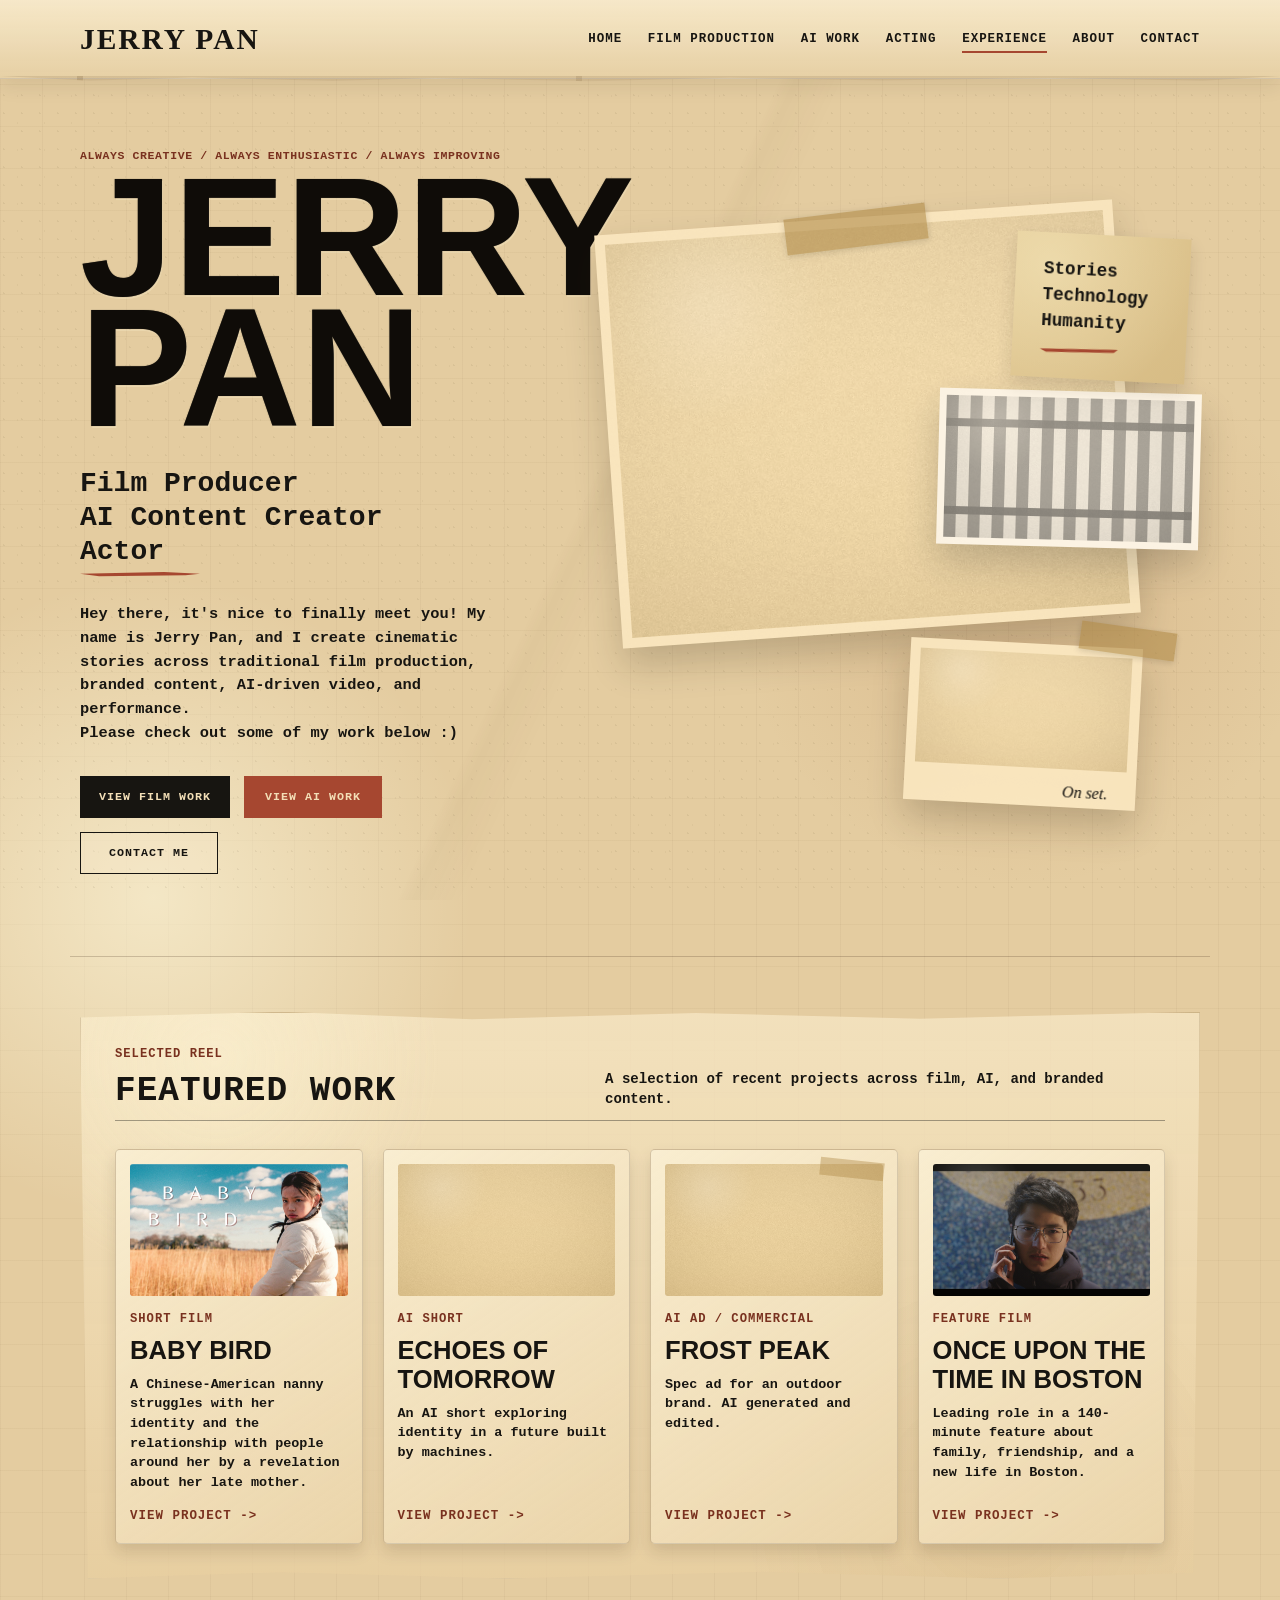
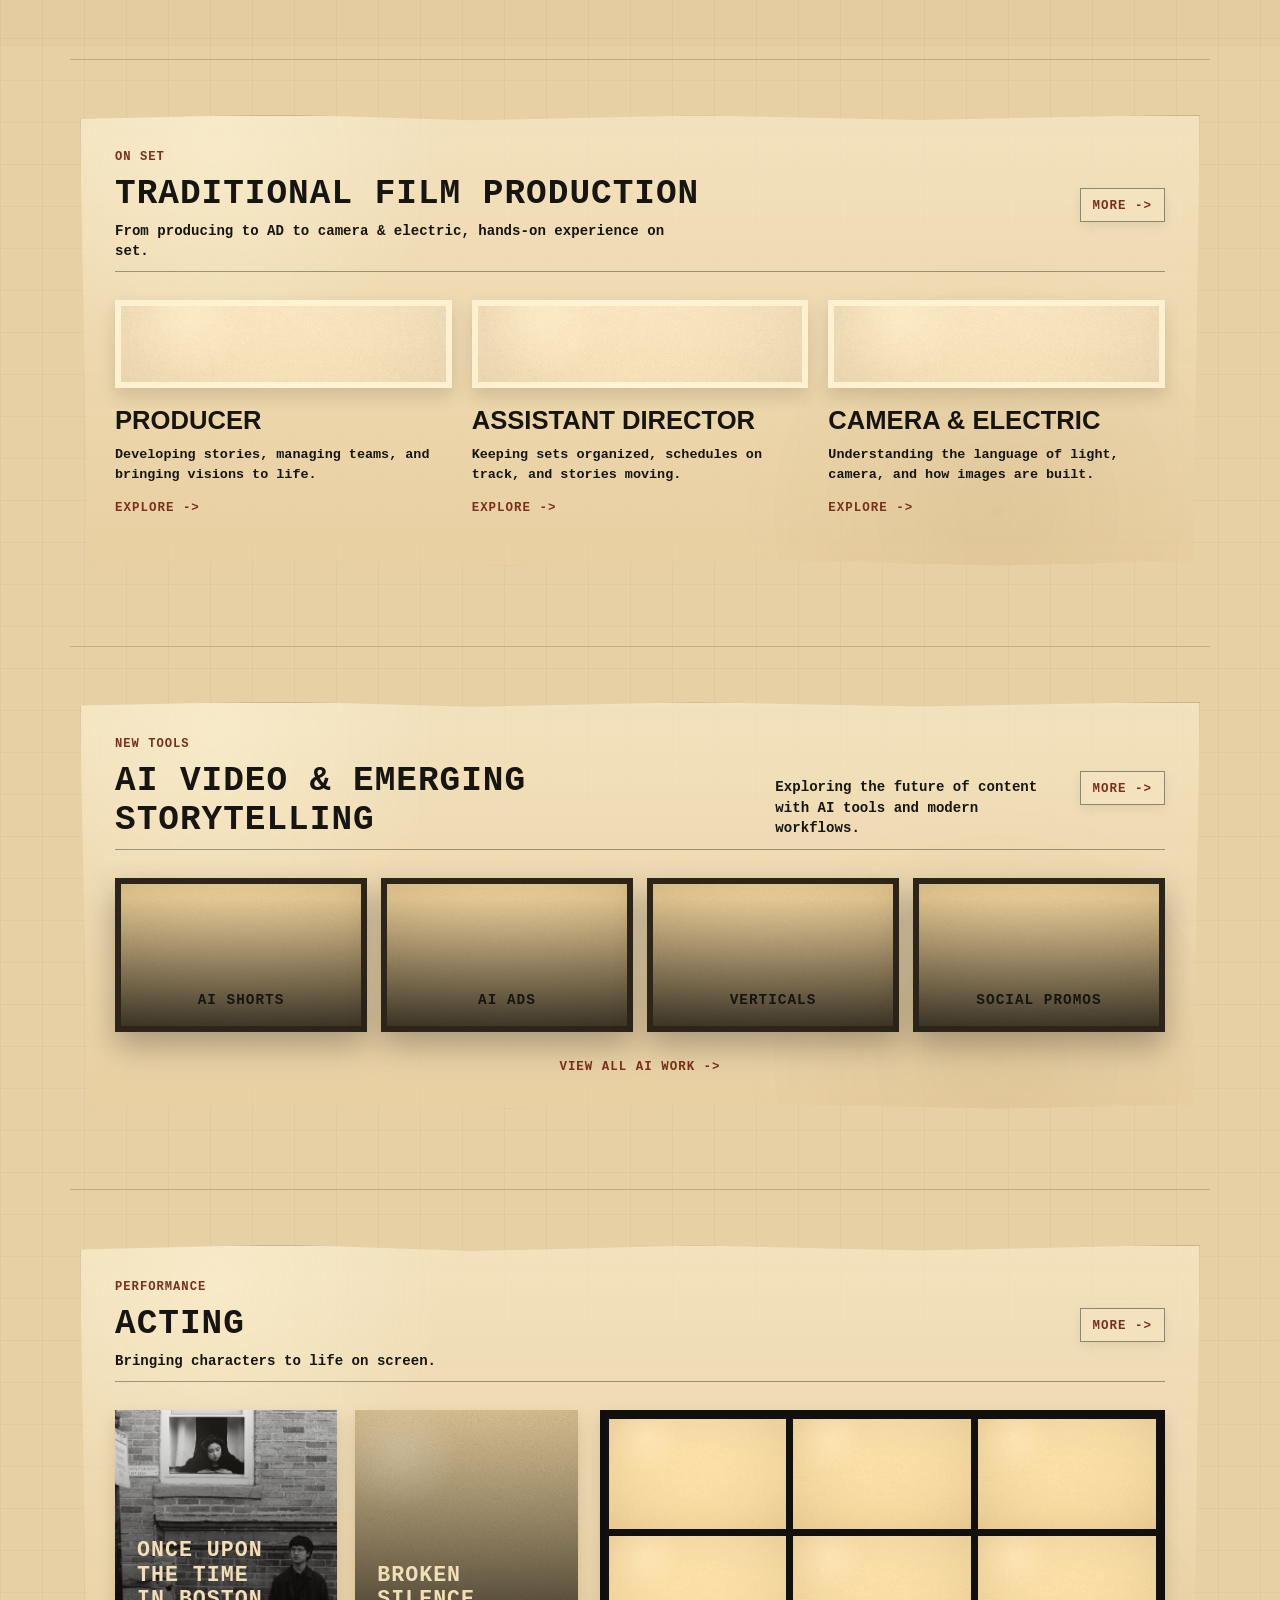
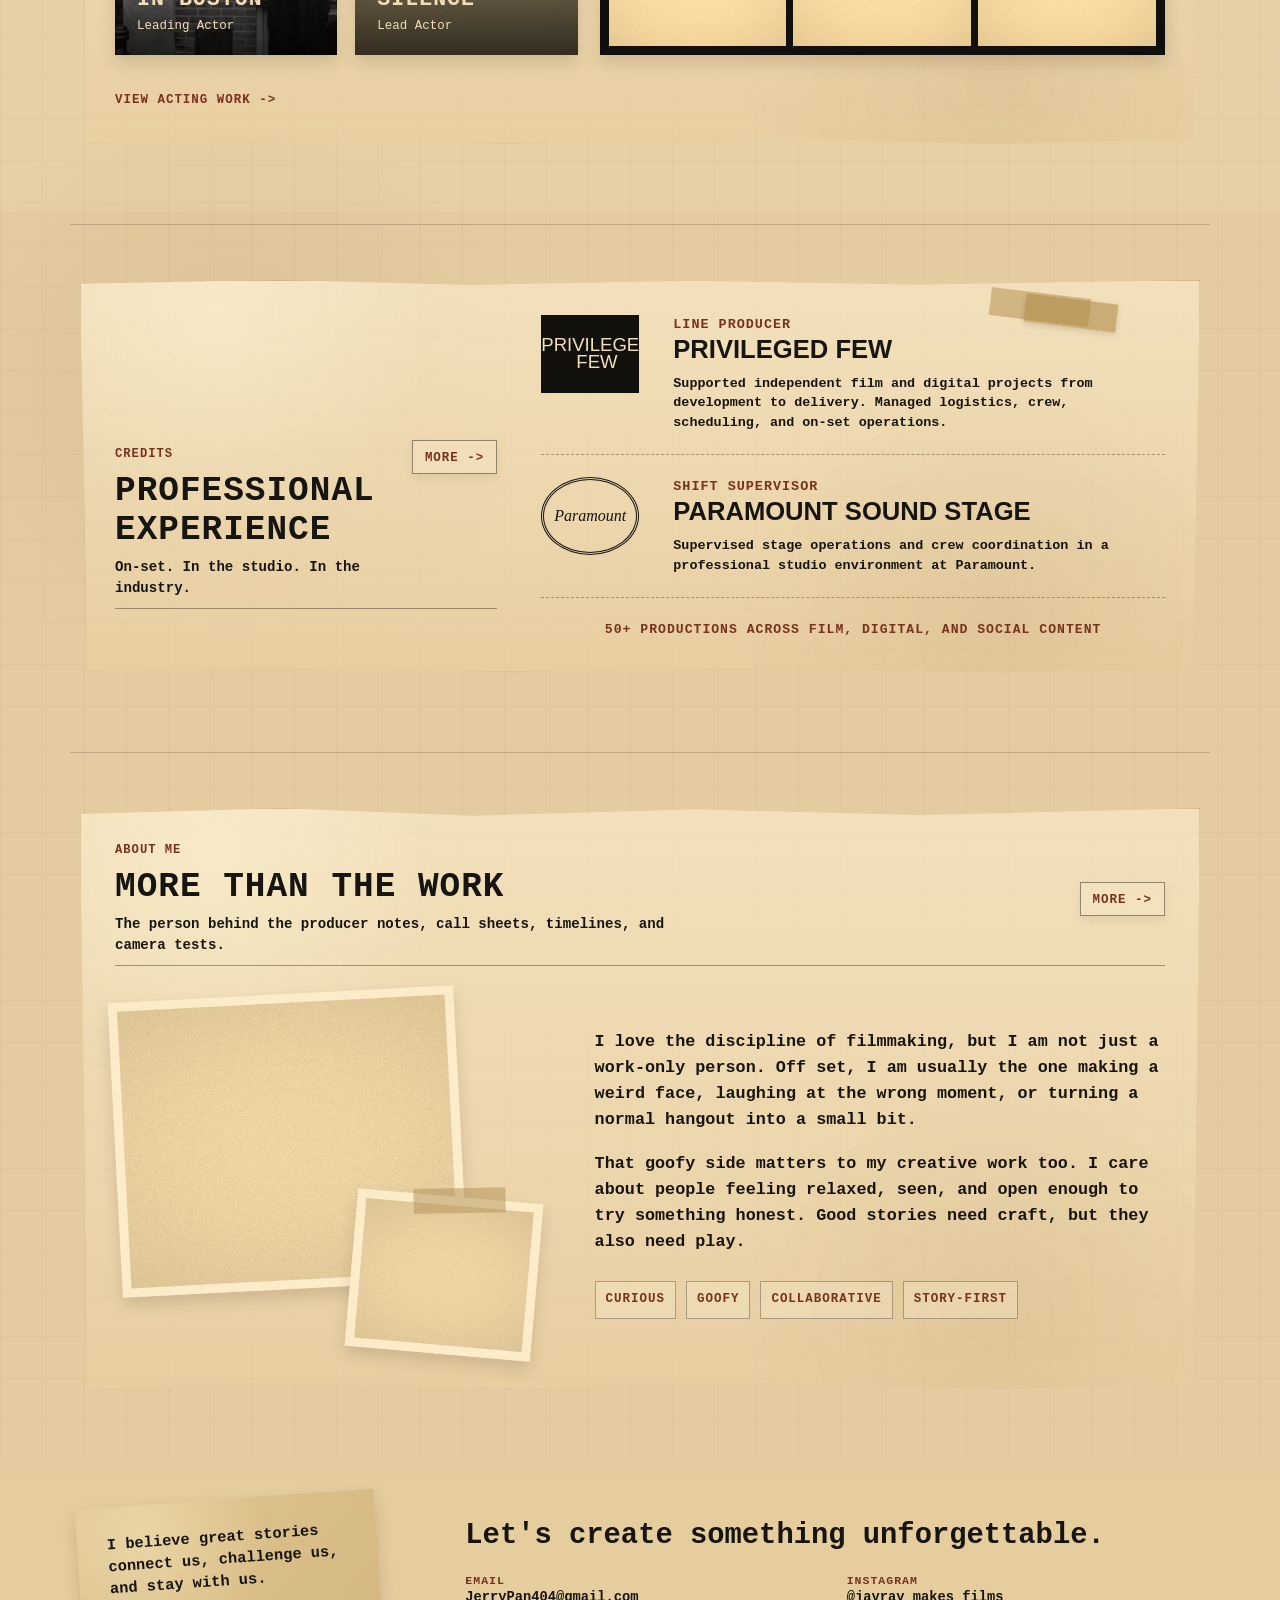
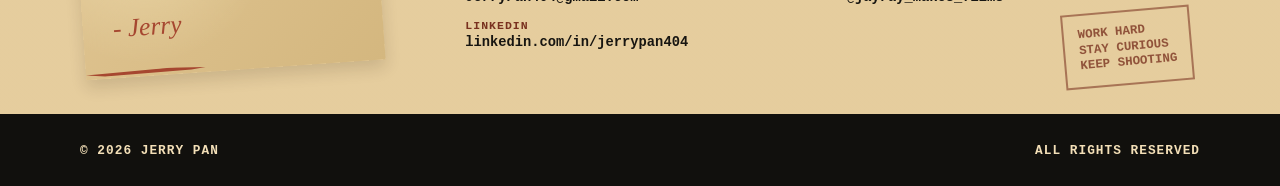
==== commit 7d3307ea: "Add Once Upon the Time in Boston project" ====
--- a/index.html
+++ b/index.html
@@ -118,12 +118,12 @@
               <p>Spec ad for an outdoor brand. AI generated and edited.</p>
               <a href="#ai-work">View Project <span aria-hidden="true">-&gt;</span></a>
             </article>
-            <article class="paper-card project-card" id="featured-project-the-weight-we-carry">
-              <div class="card-image dramatic-still" style="--photo: url('./assets/the-weight-we-carry.jpg')"></div>
+            <article class="paper-card project-card" id="featured-project-once-upon-the-time-in-boston">
+              <div class="card-image dramatic-still" style="--photo: url('./assets/outb/hero.jpg?v=title')"></div>
               <p class="label">Feature Film</p>
-              <h3>The Weight We Carry</h3>
-              <p>Lead role in an indie feature about family and choices.</p>
-              <a href="#acting">View Project <span aria-hidden="true">-&gt;</span></a>
+              <h3>Once Upon the Time in Boston</h3>
+              <p>Leading role in a 140-minute feature about family, friendship, and a new life in Boston.</p>
+              <a href="once-upon-the-time-in-boston.html">View Project <span aria-hidden="true">-&gt;</span></a>
             </article>
           </div>
         </div>
@@ -207,10 +207,10 @@
 
           <div class="acting-layout">
             <div class="poster-row">
-              <article class="poster-card" style="--photo: url('./assets/acting-weight-we-carry.jpg')">
+              <article class="poster-card" style="--photo: url('./assets/outb/still-01.jpg?v=acting')">
                 <div>
-                  <h3>The Weight We Carry</h3>
-                  <p>Lead Actor</p>
+                  <h3>Once Upon the Time in Boston</h3>
+                  <p>Leading Actor</p>
                 </div>
               </article>
               <article class="poster-card" style="--photo: url('./assets/broken-silence.jpg')">
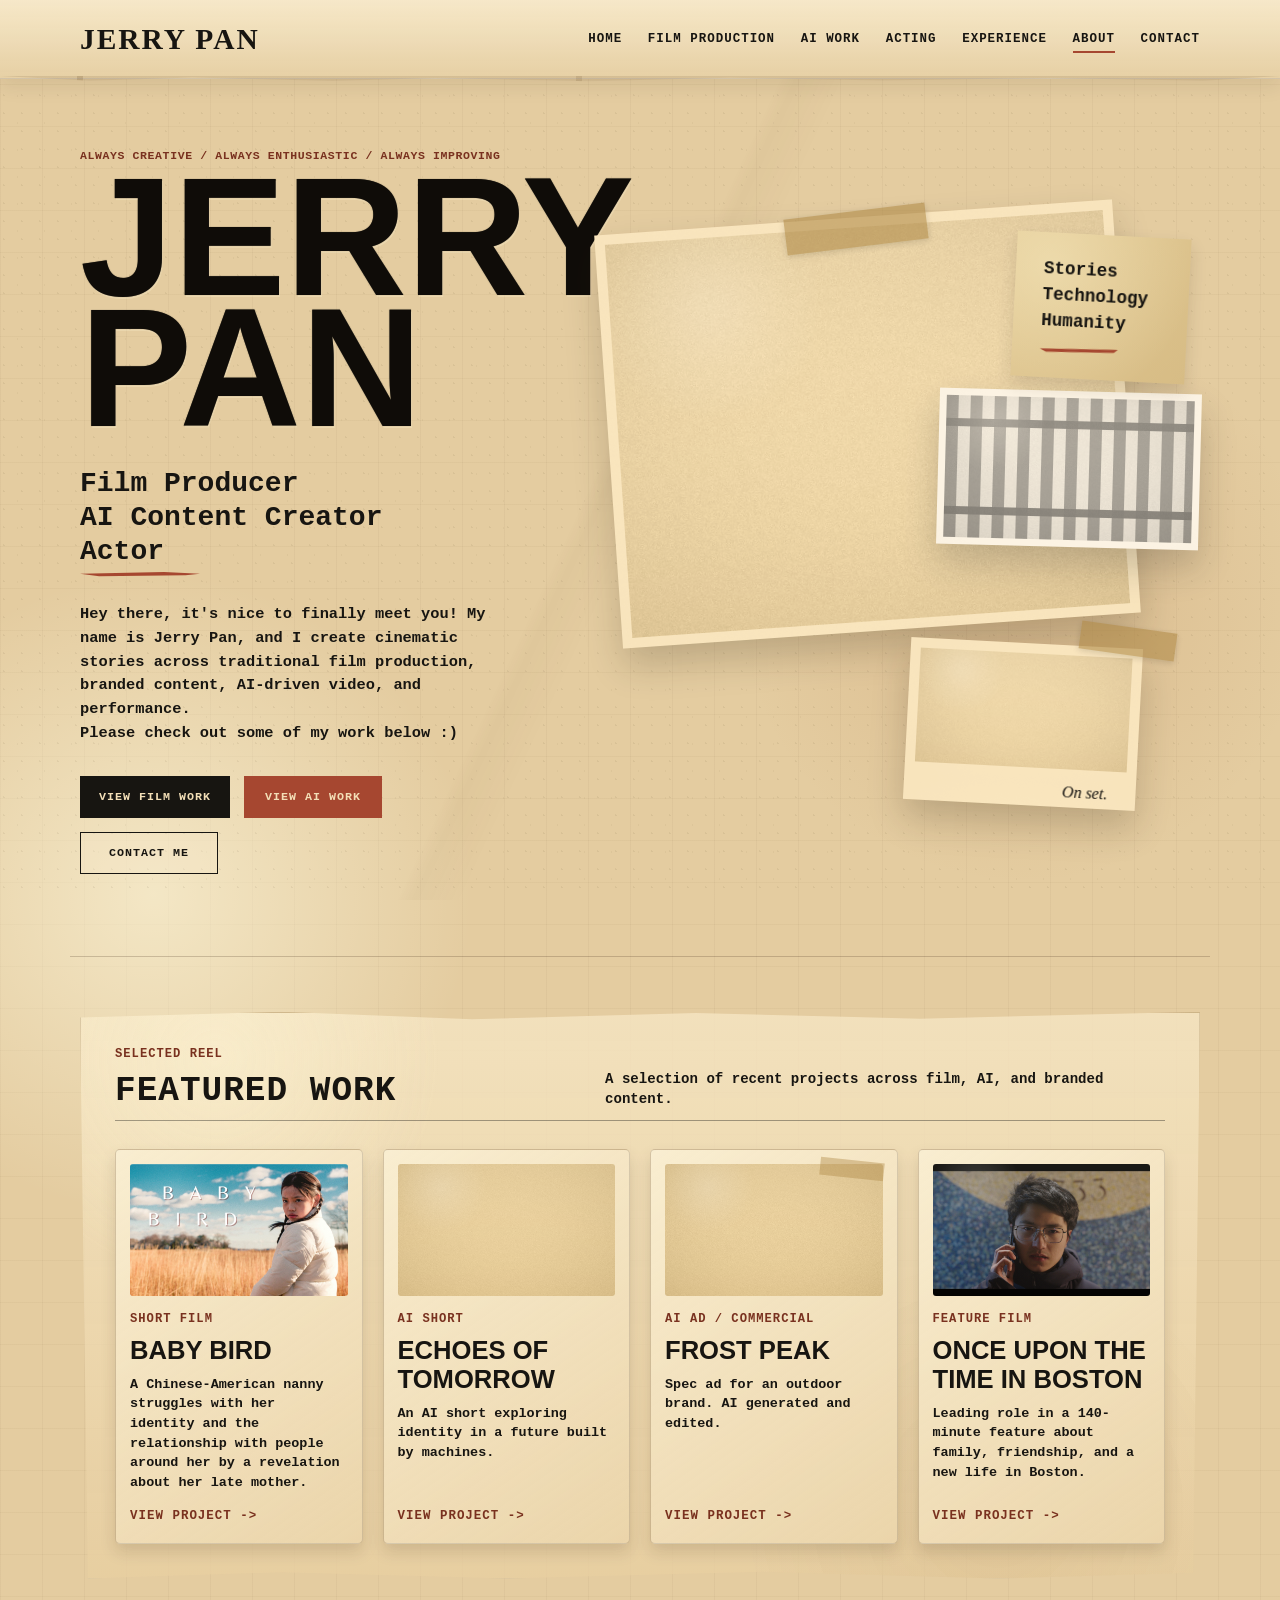
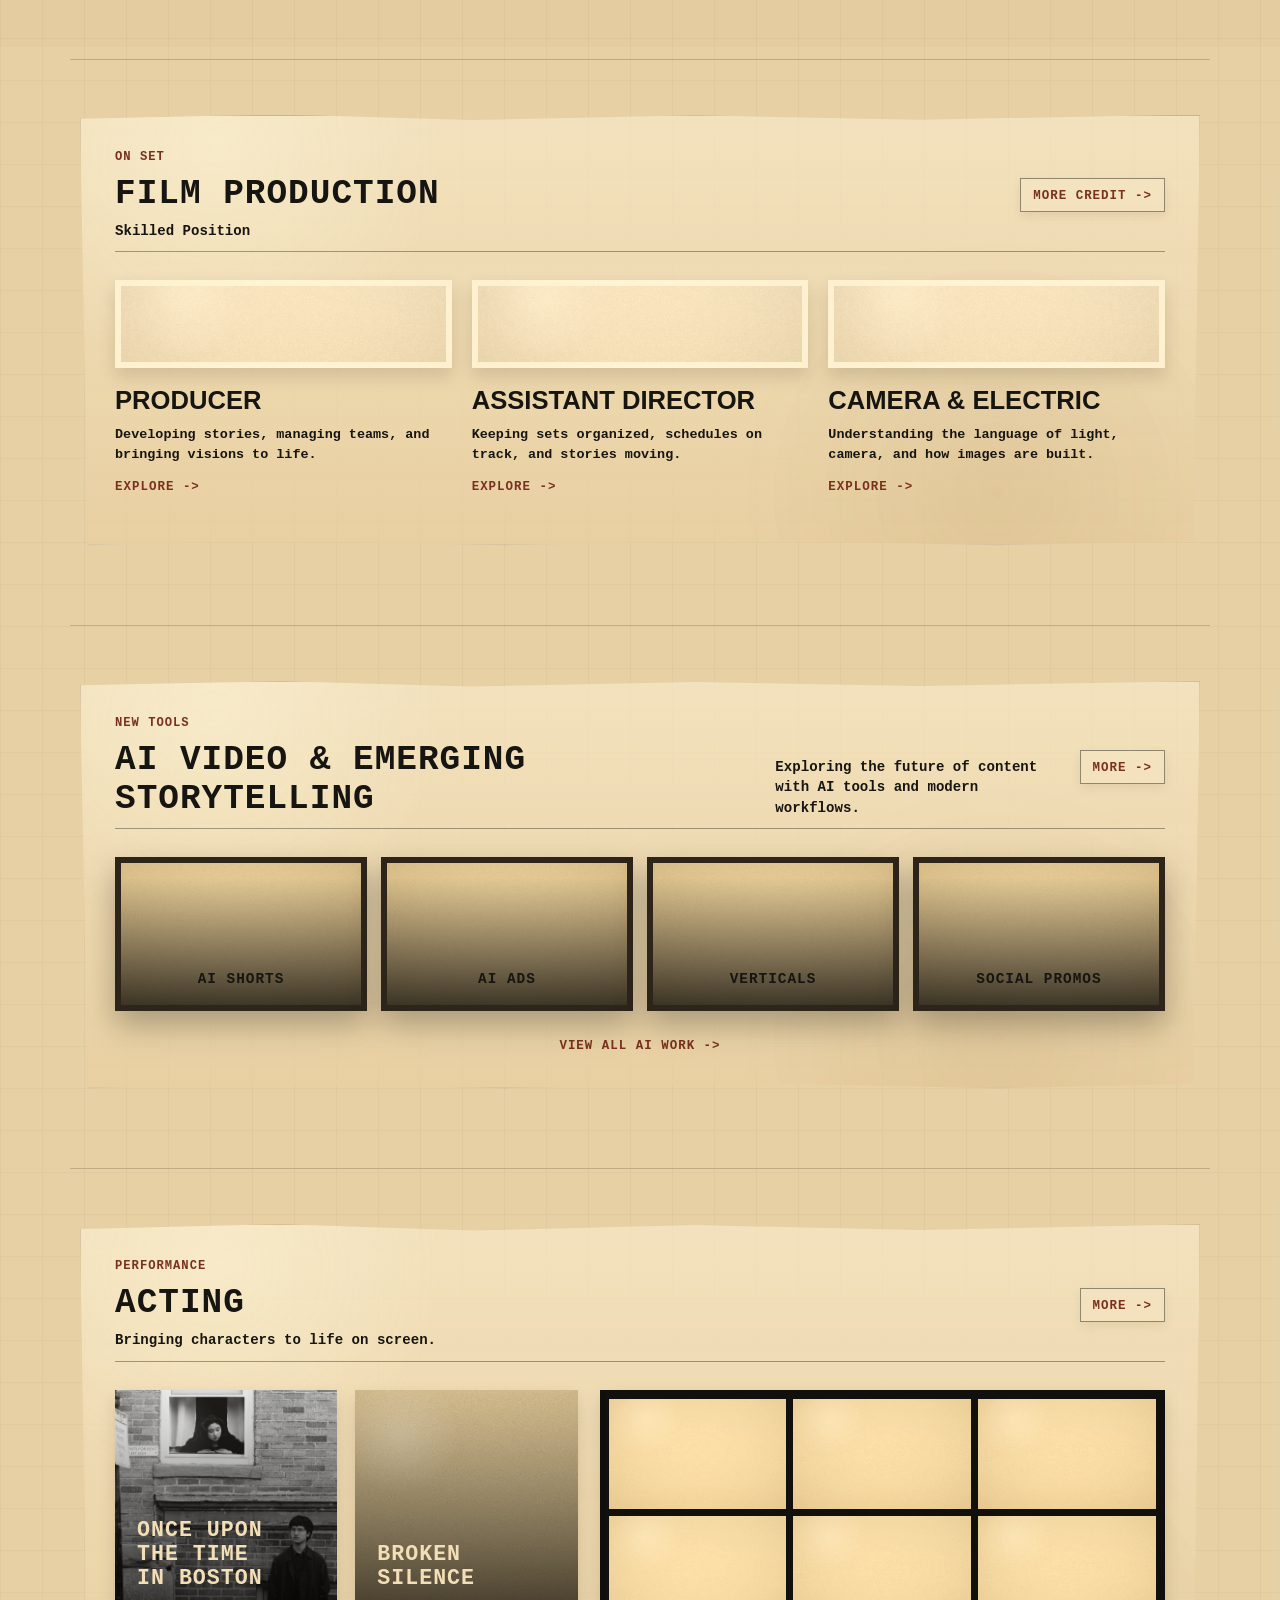
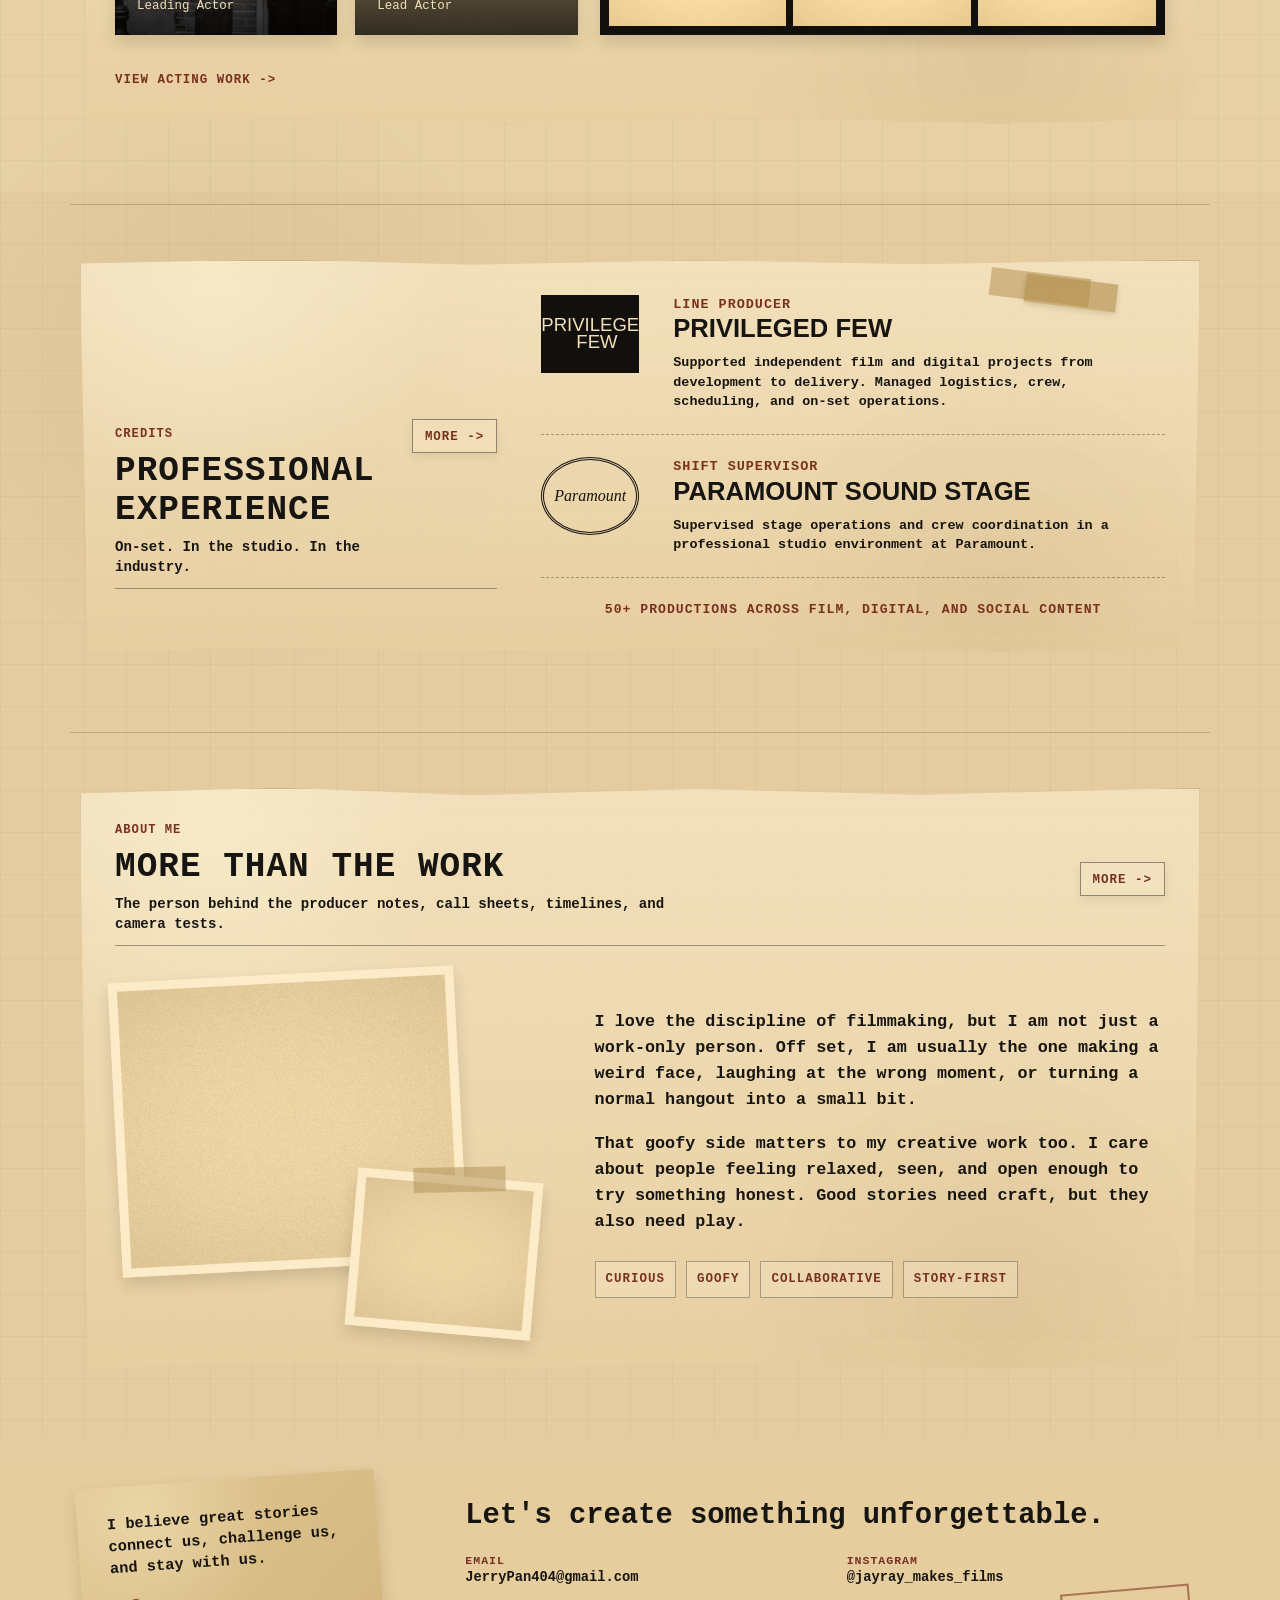
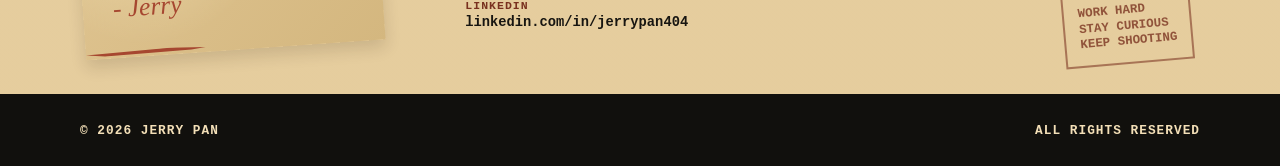
==== commit 91a3e9b2: "Add production credits page" ====
--- a/index.html
+++ b/index.html
@@ -134,10 +134,10 @@
           <div class="section-heading split-heading">
             <div>
               <p class="eyebrow">On set</p>
-              <h2 id="film-heading">Traditional Film Production</h2>
-              <p>From producing to AD to camera &amp; electric, hands-on experience on set.</p>
-            </div>
-            <a class="more-button" href="film-production.html">More <span aria-hidden="true">-&gt;</span></a>
+              <h2 id="film-heading">Film Production</h2>
+              <p>Skilled Position</p>
+            </div>
+            <a class="more-button" href="credits.html">More Credit <span aria-hidden="true">-&gt;</span></a>
           </div>
 
           <div class="production-grid">
--- a/styles.css
+++ b/styles.css
@@ -1178,6 +1178,75 @@
 .empty-card p {
   margin: 0;
   color: var(--ink-muted);
+}
+
+.credits-main {
+  padding-block: clamp(34px, 6vw, 66px);
+}
+
+.credits-panel {
+  overflow: hidden;
+}
+
+.credits-heading h1 {
+  font-size: clamp(2.3rem, 5vw, 4.2rem);
+}
+
+.credit-sections {
+  display: grid;
+  gap: clamp(24px, 4vw, 38px);
+  margin-top: clamp(24px, 4vw, 38px);
+}
+
+.credit-category {
+  padding: clamp(18px, 3vw, 28px);
+  background: rgba(246, 232, 201, 0.46);
+  border: 1px solid rgba(75, 53, 26, 0.18);
+  box-shadow: var(--shadow-small);
+}
+
+.credit-category h2 {
+  margin: 0 0 16px;
+  color: var(--red-dark);
+  font-family: var(--font-type);
+  font-size: clamp(1.35rem, 3vw, 2rem);
+  letter-spacing: 1px;
+  text-transform: uppercase;
+}
+
+.credit-list {
+  display: grid;
+  gap: 0;
+  margin: 0;
+  padding: 0;
+  list-style: none;
+}
+
+.credit-list li {
+  display: grid;
+  grid-template-columns: minmax(220px, 0.9fr) minmax(260px, 1.1fr);
+  gap: clamp(12px, 2vw, 22px);
+  padding: 13px 0;
+  border-top: 1px dashed rgba(40, 27, 12, 0.24);
+}
+
+.credit-list li:first-child {
+  border-top: 0;
+  padding-top: 0;
+}
+
+.credit-list span,
+.credit-list em {
+  font-family: var(--font-type);
+  font-size: 0.86rem;
+  font-style: normal;
+  font-weight: 800;
+  line-height: 1.45;
+}
+
+.credit-list em {
+  color: var(--ink-muted);
+  font-weight: 700;
 }
 
 /* Baby Bird project page */
@@ -1729,6 +1798,11 @@
     gap: 4px;
   }
 
+  .credit-list li {
+    grid-template-columns: 1fr;
+    gap: 4px;
+  }
+
   .project-bottom-nav {
     flex-direction: column;
     align-items: center;
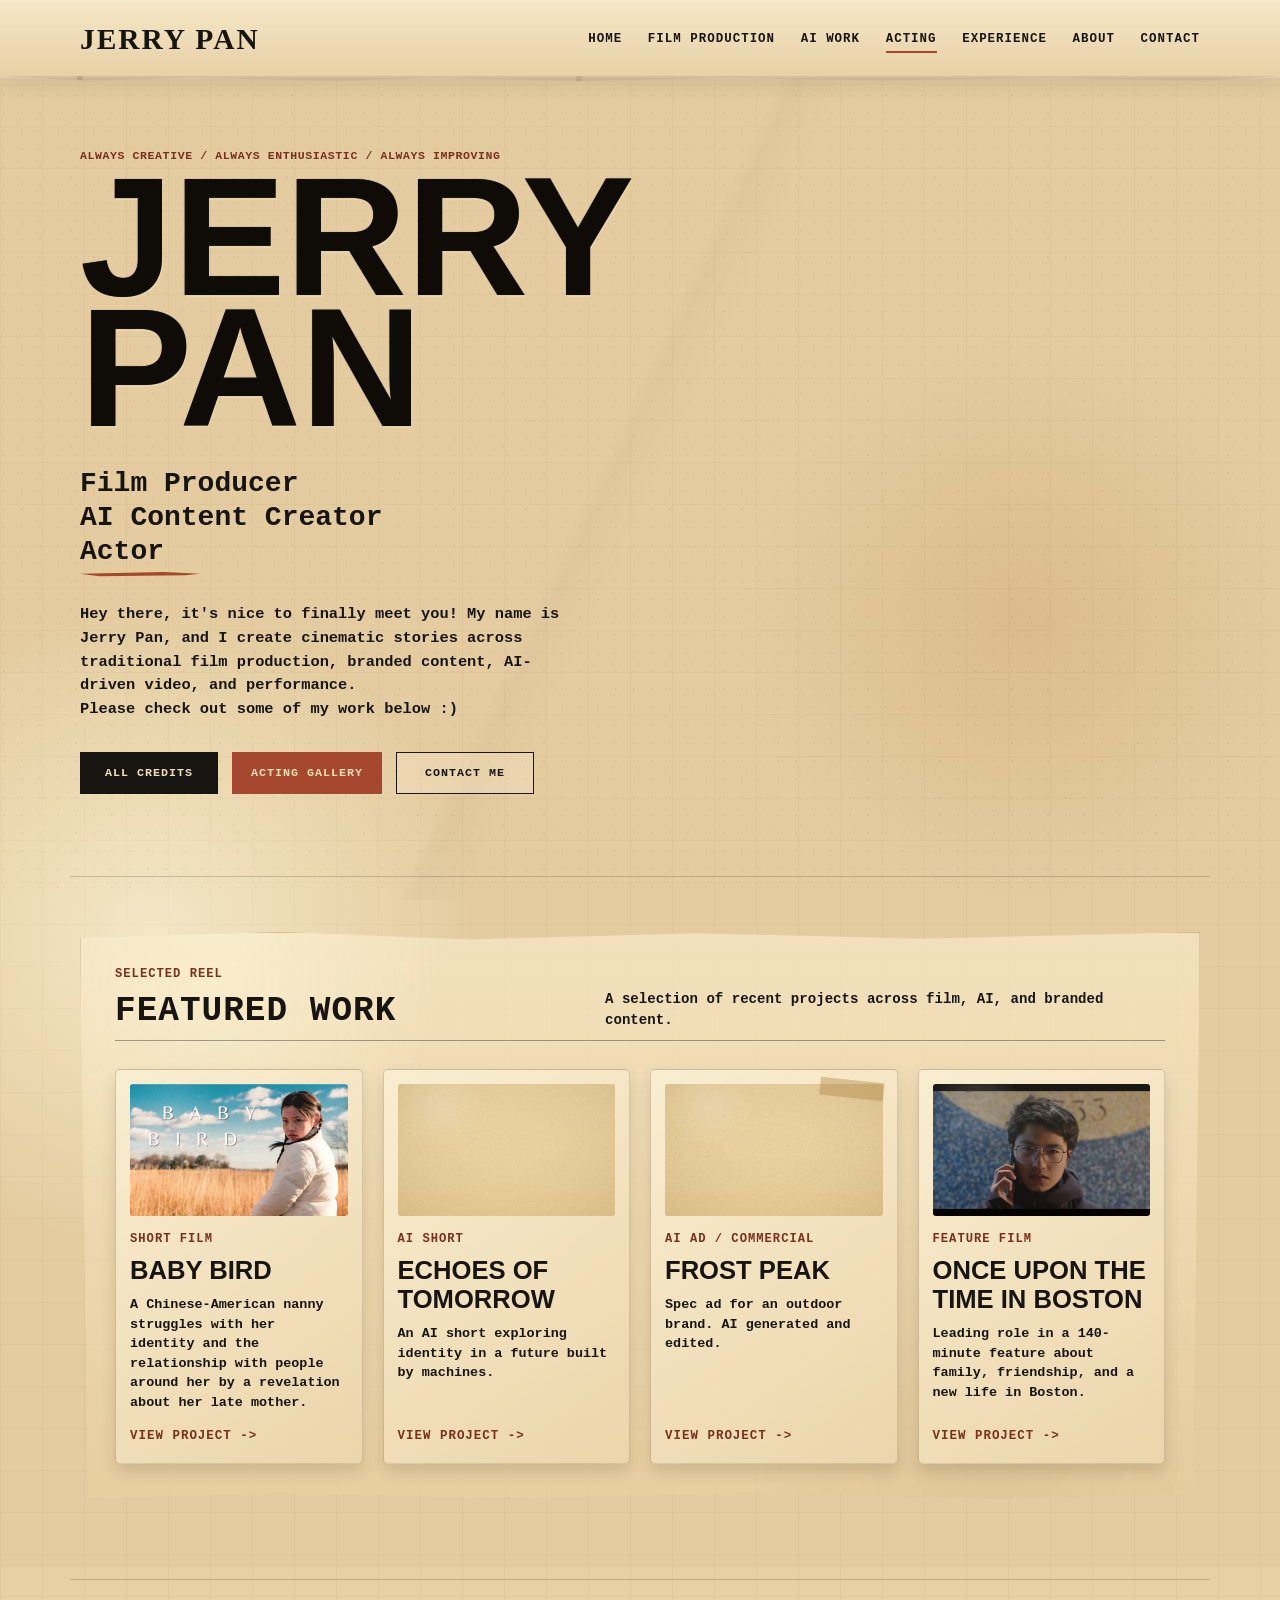
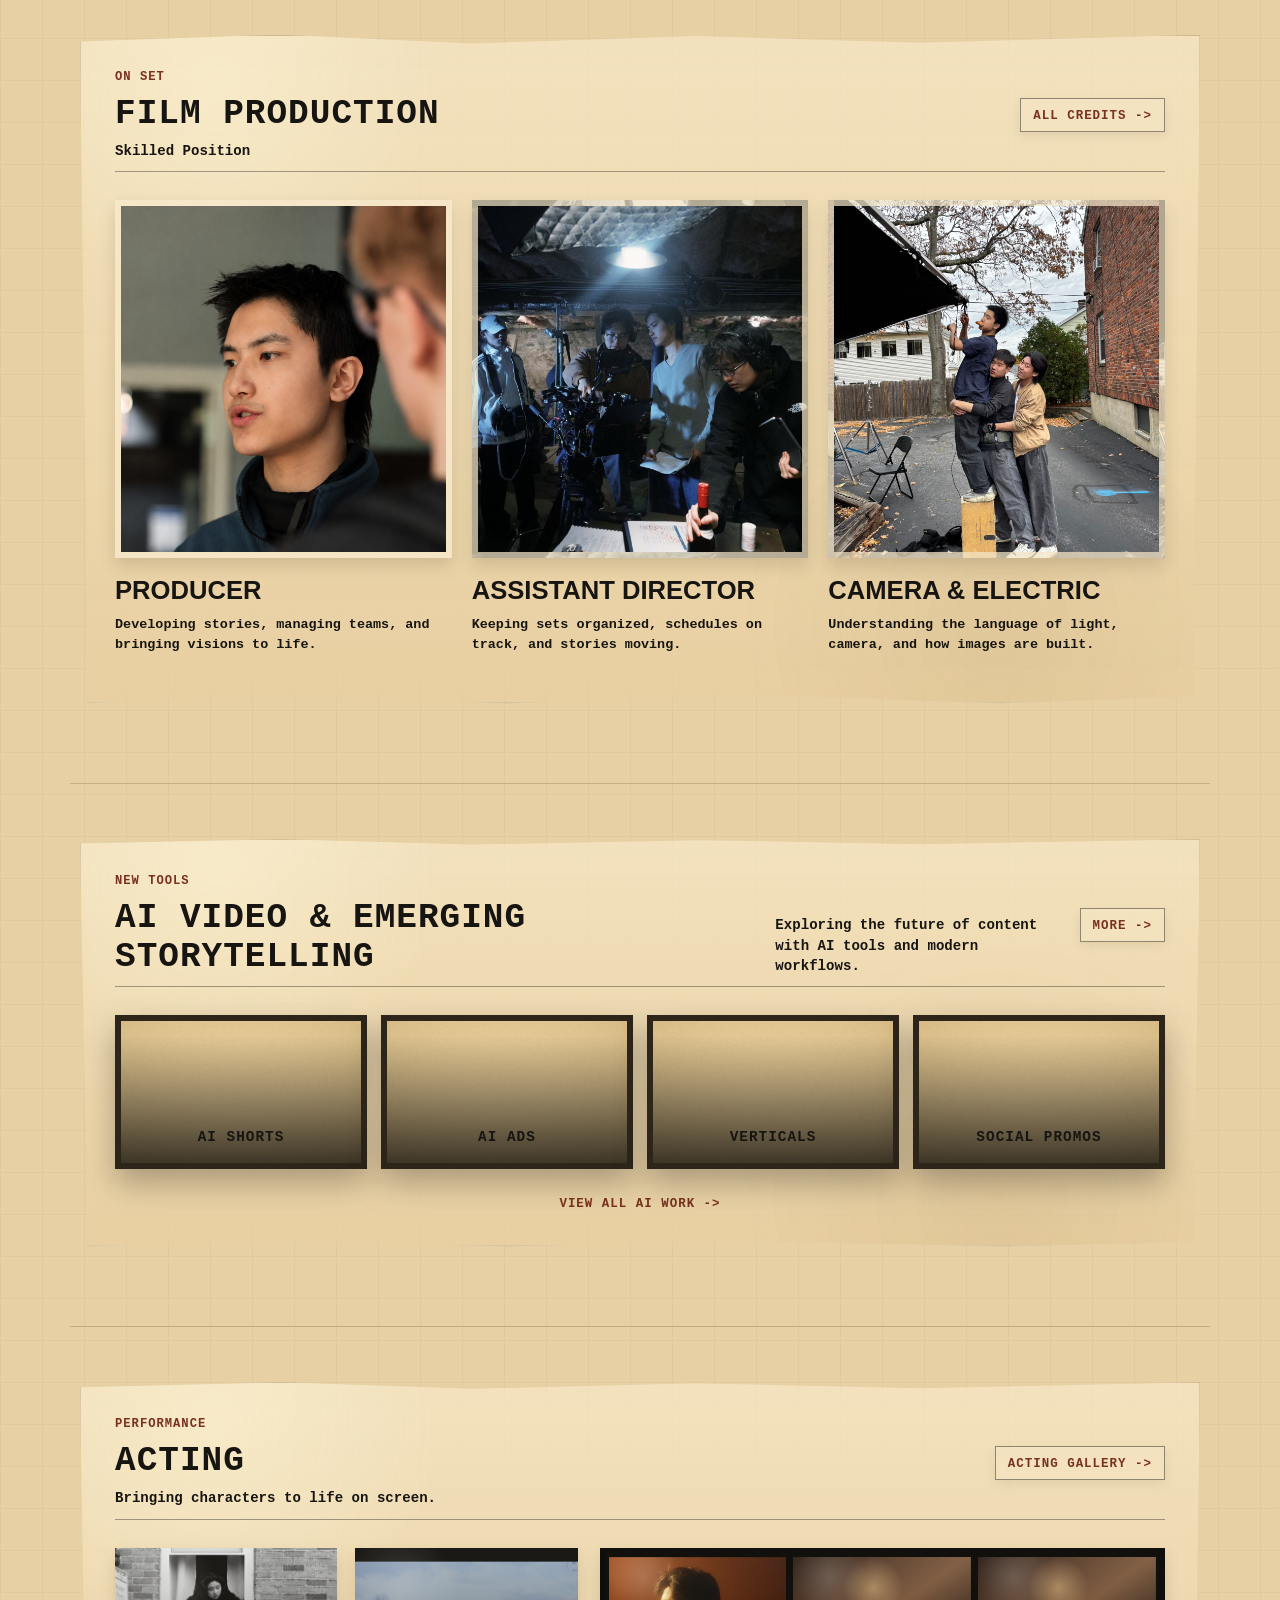
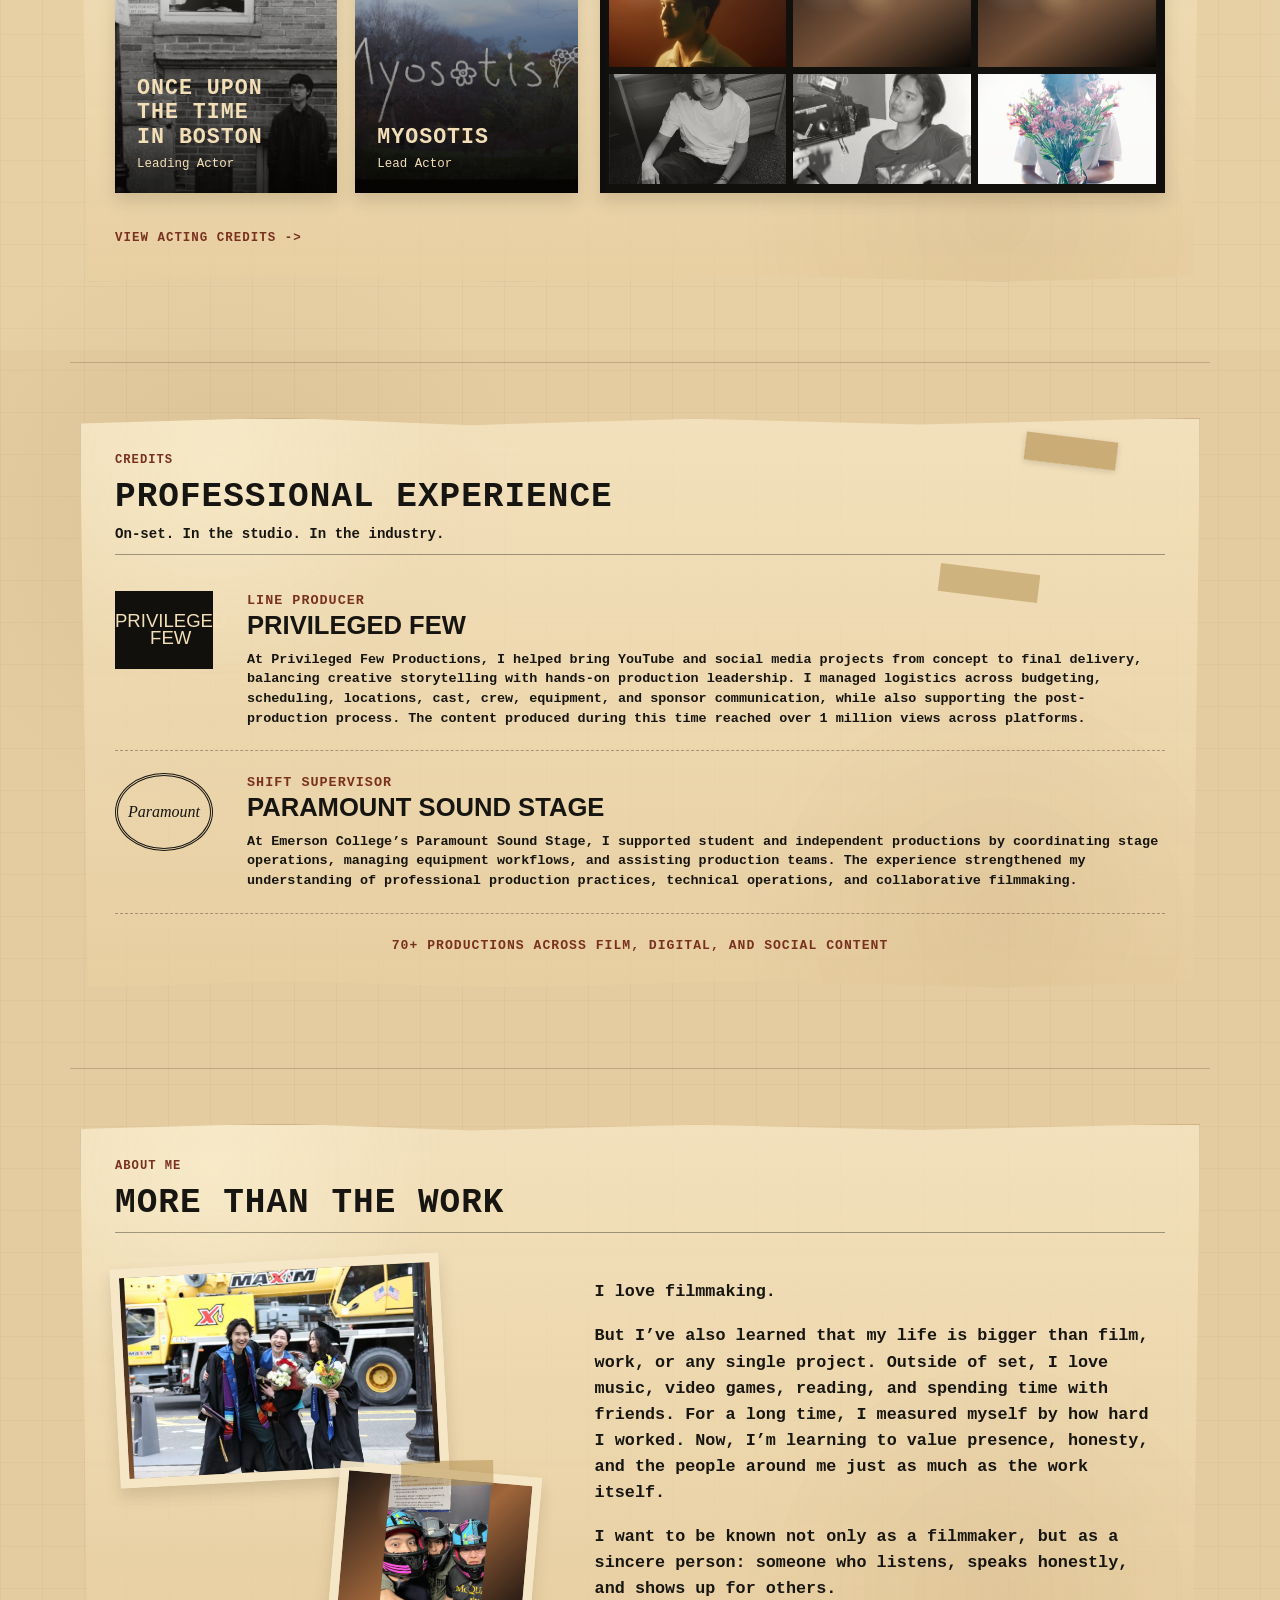
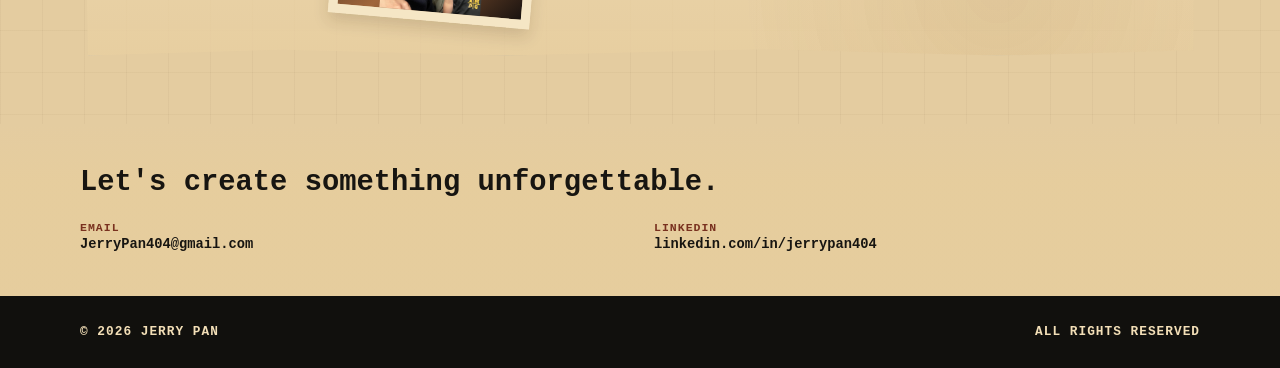
==== commit f9d52b25: "Update portfolio content and gallery" ====
--- a/index.html
+++ b/index.html
@@ -8,7 +8,7 @@
       name="description"
       content="Jerry Pan is a film producer, AI video creator, and actor creating cinematic stories across film, AI, branded content, and performance."
     />
-    <link rel="stylesheet" href="styles.css" />
+    <link rel="stylesheet" href="styles.css?v=hero-placeholders-removed" />
   </head>
   <body>
     <header class="site-header" id="home">
@@ -50,35 +50,10 @@
               Please check out some of my work below :)
             </p>
             <div class="hero-actions" aria-label="Featured portfolio links">
-              <a class="button button-dark" href="#film-production">View Film Work</a>
-              <a class="button button-red" href="#ai-work">View AI Work</a>
+              <a class="button button-dark" href="credits.html">All Credits</a>
+              <a class="button button-red" href="acting-stills.html">Acting Gallery</a>
               <a class="button button-ghost" href="#contact">Contact Me</a>
             </div>
-          </div>
-
-          <div class="hero-collage" aria-label="Film set collage">
-            <div
-              class="photo photo-main"
-              style="--photo: url('./assets/hero-on-set.jpg')"
-              aria-label="Behind-the-scenes film set image placeholder"
-            ></div>
-            <div
-              class="photo photo-strip"
-              style="--photo: url('./assets/film-strip.jpg')"
-              aria-label="Black and white film strip image placeholder"
-            ></div>
-            <div
-              class="photo photo-small"
-              style="--photo: url('./assets/production-lighting.jpg')"
-              aria-label="Production lighting image placeholder"
-            ></div>
-            <div class="taped-note">
-              <span>Stories</span>
-              <span>Technology</span>
-              <span>Humanity</span>
-            </div>
-            <span class="tape tape-top"></span>
-            <span class="tape tape-side"></span>
           </div>
         </div>
       </section>
@@ -121,7 +96,7 @@
             <article class="paper-card project-card" id="featured-project-once-upon-the-time-in-boston">
               <div class="card-image dramatic-still" style="--photo: url('./assets/outb/hero.jpg?v=title')"></div>
               <p class="label">Feature Film</p>
-              <h3>Once Upon the Time in Boston</h3>
+              <h3><a href="once-upon-the-time-in-boston.html">Once Upon the Time in Boston</a></h3>
               <p>Leading role in a 140-minute feature about family, friendship, and a new life in Boston.</p>
               <a href="once-upon-the-time-in-boston.html">View Project <span aria-hidden="true">-&gt;</span></a>
             </article>
@@ -137,27 +112,24 @@
               <h2 id="film-heading">Film Production</h2>
               <p>Skilled Position</p>
             </div>
-            <a class="more-button" href="credits.html">More Credit <span aria-hidden="true">-&gt;</span></a>
+            <a class="more-button" href="credits.html">All Credits <span aria-hidden="true">-&gt;</span></a>
           </div>
 
           <div class="production-grid">
             <article class="production-card">
-              <div class="thumb" style="--photo: url('./assets/producer.jpg')"></div>
+              <div class="thumb thumb-contain producer-profile-thumb" style="--photo: url('./assets/profile/profile-pic-edited.png')"></div>
               <h3>Producer</h3>
               <p>Developing stories, managing teams, and bringing visions to life.</p>
-              <a href="#contact">Explore <span aria-hidden="true">-&gt;</span></a>
             </article>
             <article class="production-card">
-              <div class="thumb" style="--photo: url('./assets/assistant-director.jpg')"></div>
+              <div class="thumb production-photo-thumb assistant-director-thumb" style="--photo: url('./assets/work/assistant-director-435.jpg')"></div>
               <h3>Assistant Director</h3>
               <p>Keeping sets organized, schedules on track, and stories moving.</p>
-              <a href="#contact">Explore <span aria-hidden="true">-&gt;</span></a>
             </article>
             <article class="production-card">
-              <div class="thumb" style="--photo: url('./assets/camera-electric.jpg')"></div>
+              <div class="thumb production-photo-thumb camera-electric-thumb" style="--photo: url('./assets/work/camera-electric-life.jpg')"></div>
               <h3>Camera &amp; Electric</h3>
               <p>Understanding the language of light, camera, and how images are built.</p>
-              <a href="#contact">Explore <span aria-hidden="true">-&gt;</span></a>
             </article>
           </div>
         </div>
@@ -202,34 +174,34 @@
               <h2 id="acting-heading">Acting</h2>
               <p>Bringing characters to life on screen.</p>
             </div>
-            <a class="more-button" href="acting.html">More <span aria-hidden="true">-&gt;</span></a>
+            <a class="more-button" href="acting-stills.html">Acting Gallery <span aria-hidden="true">-&gt;</span></a>
           </div>
 
           <div class="acting-layout">
             <div class="poster-row">
               <article class="poster-card" style="--photo: url('./assets/outb/still-01.jpg?v=acting')">
                 <div>
-                  <h3>Once Upon the Time in Boston</h3>
+                  <h3><a href="once-upon-the-time-in-boston.html">Once Upon the Time in Boston</a></h3>
                   <p>Leading Actor</p>
                 </div>
               </article>
-              <article class="poster-card" style="--photo: url('./assets/broken-silence.jpg')">
+              <article class="poster-card" style="--photo: url('./assets/myosotis/still-08.jpg?v=acting-cover')">
                 <div>
-                  <h3>Broken Silence</h3>
+                  <h3><a href="myosotis.html">Myosotis</a></h3>
                   <p>Lead Actor</p>
                 </div>
               </article>
             </div>
             <div class="contact-sheet" aria-label="Acting still contact sheet">
-              <div style="--photo: url('./assets/acting-still-1.jpg')"></div>
-              <div style="--photo: url('./assets/acting-still-2.jpg')"></div>
-              <div style="--photo: url('./assets/acting-still-3.jpg')"></div>
-              <div style="--photo: url('./assets/acting-still-4.jpg')"></div>
-              <div style="--photo: url('./assets/acting-still-5.jpg')"></div>
-              <div style="--photo: url('./assets/acting-still-6.jpg')"></div>
-            </div>
-          </div>
-          <a class="text-link acting-link" href="#contact">View Acting Work <span aria-hidden="true">-&gt;</span></a>
+              <div style="--photo: url('./assets/acting-home/inner-space-portrait.png'); --focus: 38% 48%;"></div>
+              <div style="--photo: url('./assets/acting-home/outb-phone-close.jpg'); --focus: 50% 44%;"></div>
+              <div style="--photo: url('./assets/acting-home/outb-night-smile.png'); --focus: 48% 42%;"></div>
+              <div style="--photo: url('./assets/acting-home/bw-floor-portrait.jpg'); --focus: 50% 28%;"></div>
+              <div style="--photo: url('./assets/acting-home/bw-camera-bts.jpg'); --focus: 54% 30%;"></div>
+              <div style="--photo: url('./assets/acting-home/flower-portrait.jpg'); --focus: 52% 38%;"></div>
+            </div>
+          </div>
+          <a class="text-link acting-link" href="credits.html#acting-credits">View Acting Credits <span aria-hidden="true">-&gt;</span></a>
         </div>
       </section>
 
@@ -242,7 +214,6 @@
               <h2 id="experience-heading">Professional Experience</h2>
               <p>On-set. In the studio. In the industry.</p>
             </div>
-            <a class="more-button" href="experience.html">More <span aria-hidden="true">-&gt;</span></a>
           </div>
           <div class="experience-list">
             <article class="experience-entry">
@@ -251,8 +222,11 @@
                 <p class="label">Line Producer</p>
                 <h3>Privileged Few</h3>
                 <p>
-                  Supported independent film and digital projects from development to delivery.
-                  Managed logistics, crew, scheduling, and on-set operations.
+                  At Privileged Few Productions, I helped bring YouTube and social media projects from
+                  concept to final delivery, balancing creative storytelling with hands-on production
+                  leadership. I managed logistics across budgeting, scheduling, locations, cast, crew,
+                  equipment, and sponsor communication, while also supporting the post-production process.
+                  The content produced during this time reached over 1 million views across platforms.
                 </p>
               </div>
             </article>
@@ -262,12 +236,14 @@
                 <p class="label">Shift Supervisor</p>
                 <h3>Paramount Sound Stage</h3>
                 <p>
-                  Supervised stage operations and crew coordination in a professional studio
-                  environment at Paramount.
+                  At Emerson College’s Paramount Sound Stage, I supported student and independent
+                  productions by coordinating stage operations, managing equipment workflows, and
+                  assisting production teams. The experience strengthened my understanding of
+                  professional production practices, technical operations, and collaborative filmmaking.
                 </p>
               </div>
             </article>
-            <p class="highlight-line">50+ productions across film, digital, and social content</p>
+            <p class="highlight-line">70+ Productions Across Film, Digital, And Social Content</p>
           </div>
         </div>
       </section>
@@ -278,33 +254,26 @@
             <div>
               <p class="eyebrow">About me</p>
               <h2 id="about-heading">More Than the Work</h2>
-              <p>The person behind the producer notes, call sheets, timelines, and camera tests.</p>
-            </div>
-            <a class="more-button" href="about.html">More <span aria-hidden="true">-&gt;</span></a>
+            </div>
           </div>
 
           <div class="about-layout">
             <div class="about-photo-stack" aria-label="Casual photos">
-              <div class="about-photo about-photo-main" style="--photo: url('./assets/about-goofy.jpg')"></div>
-              <div class="about-photo about-photo-small" style="--photo: url('./assets/about-life.jpg')"></div>
+              <div class="about-photo about-photo-main about-photo-full graduation-photo" style="--photo: url('./assets/life/graduation-friends.jpg')"></div>
+              <div class="about-photo about-photo-small about-photo-full kart-photo" style="--photo: url('./assets/life/kart-friends.jpeg')"></div>
             </div>
             <div class="about-copy">
+              <p>I love filmmaking.</p>
               <p>
-                I love the discipline of filmmaking, but I am not just a work-only person. Off set,
-                I am usually the one making a weird face, laughing at the wrong moment, or turning a
-                normal hangout into a small bit.
+                But I’ve also learned that my life is bigger than film, work, or any single project.
+                Outside of set, I love music, video games, reading, and spending time with friends. For
+                a long time, I measured myself by how hard I worked. Now, I’m learning to value presence,
+                honesty, and the people around me just as much as the work itself.
               </p>
               <p>
-                That goofy side matters to my creative work too. I care about people feeling relaxed,
-                seen, and open enough to try something honest. Good stories need craft, but they also
-                need play.
+                I want to be known not only as a filmmaker, but as a sincere person: someone who listens,
+                speaks honestly, and shows up for others.
               </p>
-              <div class="about-tags" aria-label="Personal traits">
-                <span>Curious</span>
-                <span>Goofy</span>
-                <span>Collaborative</span>
-                <span>Story-first</span>
-              </div>
             </div>
           </div>
         </div>
@@ -313,16 +282,10 @@
 
     <footer class="site-footer section-anchor">
       <div class="container footer-grid" id="contact">
-        <span class="bottom-stamp" aria-hidden="true">Work hard<br />Stay curious<br />Keep shooting</span>
-        <div class="hand-note">
-          <p>I believe great stories connect us, challenge us, and stay with us.</p>
-          <span>- Jerry</span>
-        </div>
         <div class="contact-block">
           <h2>Let's create something unforgettable.</h2>
           <ul class="contact-list" aria-label="Contact details">
             <li><span>Email</span><a href="mailto:JerryPan404@gmail.com">JerryPan404@gmail.com</a></li>
-            <li><span>Instagram</span><a href="https://instagram.com/jayray_makes_films">@jayray_makes_films</a></li>
             <li><span>LinkedIn</span><a href="https://www.linkedin.com/in/jerrypan404">linkedin.com/in/jerrypan404</a></li>
           </ul>
         </div>
--- a/styles.css
+++ b/styles.css
@@ -215,9 +215,13 @@
 
 .hero-grid {
   display: grid;
-  grid-template-columns: minmax(300px, 0.83fr) minmax(340px, 1.17fr);
+  grid-template-columns: minmax(0, 1fr);
   align-items: center;
-  gap: clamp(36px, 6vw, 84px);
+  gap: clamp(28px, 5vw, 56px);
+}
+
+.hero-copy {
+  max-width: 760px;
 }
 
 .eyebrow,
@@ -264,8 +268,7 @@
   position: relative;
 }
 
-.hero-roles::after,
-.hand-note::after {
+.hero-roles::after {
   content: "";
   position: absolute;
   left: 0;
@@ -328,12 +331,6 @@
   background: rgba(246, 232, 201, 0.34);
 }
 
-.hero-collage {
-  position: relative;
-  min-height: clamp(480px, 50vw, 600px);
-}
-
-.photo,
 .card-image,
 .thumb,
 .ai-tile,
@@ -347,14 +344,6 @@
   background-position: center;
 }
 
-.photo {
-  position: absolute;
-  border: 10px solid rgba(243, 223, 183, 0.9);
-  box-shadow: var(--shadow);
-  filter: sepia(0.12) contrast(1.03) saturate(0.88);
-}
-
-.photo::after,
 .card-image::after,
 .thumb::after,
 .poster-card::after,
@@ -369,104 +358,12 @@
   mix-blend-mode: screen;
 }
 
-.photo-main {
-  inset: 1% 12% auto 3%;
-  height: 69%;
-  transform: perspective(900px) rotate(-4deg) rotateX(var(--tilt-y, 0deg)) rotateY(var(--tilt-x, 0deg));
-}
-
-.photo-strip {
-  right: 0;
-  top: 30%;
-  width: 43%;
-  height: 26%;
-  border-width: 7px;
-  transform: perspective(900px) rotate(1.5deg) rotateX(var(--tilt-y, 0deg)) rotateY(var(--tilt-x, 0deg));
-  filter: grayscale(1) sepia(0.25) contrast(1.1);
-}
-
-.photo-strip::before {
-  content: "";
-  position: absolute;
-  inset: 0;
-  background:
-    repeating-linear-gradient(90deg, rgba(10, 10, 9, 0.72) 0 12px, transparent 12px 24px),
-    linear-gradient(transparent 0 16%, rgba(5, 5, 5, 0.92) 16% 22%, transparent 22% 78%, rgba(5, 5, 5, 0.92) 78% 84%, transparent 84%);
-  opacity: 0.42;
-}
-
-.photo-small {
-  right: 10%;
-  bottom: 1%;
-  width: 38%;
-  height: 27%;
-  border-bottom-width: 38px;
-  transform: perspective(900px) rotate(3deg) rotateX(var(--tilt-y, 0deg)) rotateY(var(--tilt-x, 0deg));
-}
-
-.photo-small::before {
-  content: "On set.";
-  position: absolute;
-  right: 18px;
-  bottom: -32px;
-  z-index: 2;
-  font-family: var(--font-display);
-  font-style: italic;
-  font-size: 1rem;
-}
-
-.taped-note {
-  position: absolute;
-  top: 4%;
-  right: 2%;
-  z-index: 3;
-  width: 174px;
-  padding: 27px 28px 24px;
-  display: grid;
-  gap: 7px;
-  color: var(--ink);
-  font-family: var(--font-type);
-  font-size: 1.1rem;
-  font-weight: 700;
-  line-height: 1.08;
-  background:
-    radial-gradient(circle at 20% 22%, rgba(255, 245, 206, 0.42), transparent 9rem),
-    linear-gradient(135deg, #e2c994, #d7bc85);
-  box-shadow: var(--shadow-small);
-  transform: rotate(3deg);
-}
-
-.taped-note::after {
-  content: "";
-  width: 78px;
-  height: 8px;
-  margin-top: 8px;
-  background: var(--red);
-  clip-path: polygon(0 45%, 100% 12%, 95% 52%, 8% 80%);
-}
-
 .tape {
   position: absolute;
   z-index: 4;
   display: block;
   background: rgba(174, 137, 70, 0.58);
   box-shadow: 0 2px 6px rgba(30, 20, 9, 0.15);
-}
-
-.tape-top {
-  top: 0;
-  left: 32%;
-  width: 142px;
-  height: 36px;
-  transform: rotate(-7deg);
-}
-
-.tape-side {
-  right: 4%;
-  bottom: 26%;
-  width: 96px;
-  height: 28px;
-  transform: rotate(8deg);
 }
 
 /* Sections and cards */
@@ -601,6 +498,31 @@
   text-transform: uppercase;
 }
 
+.project-card h3 a {
+  width: auto;
+  margin-top: 0;
+  padding-top: 0;
+  color: inherit;
+  font-family: inherit;
+  font-size: inherit;
+  font-weight: inherit;
+  letter-spacing: inherit;
+  text-decoration: none;
+  text-transform: inherit;
+  border-bottom: 0;
+}
+
+.project-card h3 a:hover,
+.project-card h3 a:focus-visible {
+  text-decoration: underline;
+  text-underline-offset: 0.18em;
+}
+
+.project-card h3 a:focus-visible {
+  outline: 2px solid currentColor;
+  outline-offset: 3px;
+}
+
 .project-card p:not(.label),
 .production-card p,
 .experience-entry p {
@@ -675,6 +597,46 @@
   border: 6px solid rgba(246, 232, 201, 0.72);
   box-shadow: var(--shadow-small);
   filter: sepia(0.35) grayscale(0.28) contrast(1.04);
+}
+
+.thumb-contain {
+  height: auto;
+  aspect-ratio: var(--thumb-ratio, 1 / 1);
+  background-size:
+    contain,
+    cover,
+    cover;
+  background-repeat: no-repeat;
+  background-color: rgba(246, 232, 201, 0.5);
+}
+
+.producer-profile-thumb {
+  --thumb-ratio: 1216 / 1293;
+  filter: none;
+}
+
+.producer-profile-thumb::after {
+  display: none;
+}
+
+.production-photo-thumb {
+  height: auto;
+  aspect-ratio: var(--thumb-ratio, 1216 / 1293);
+  filter: none;
+}
+
+.production-photo-thumb::after {
+  display: none;
+}
+
+.assistant-director-thumb {
+  --thumb-ratio: 1216 / 1293;
+  background-position: 52% center;
+}
+
+.camera-electric-thumb {
+  --thumb-ratio: 1216 / 1293;
+  background-position: 50% center;
 }
 
 /* AI work */
@@ -799,6 +761,26 @@
   text-transform: uppercase;
 }
 
+.poster-card h3 a,
+.credit-list a {
+  color: inherit;
+  text-decoration: none;
+}
+
+.poster-card h3 a:hover,
+.poster-card h3 a:focus-visible,
+.credit-list a:hover,
+.credit-list a:focus-visible {
+  text-decoration: underline;
+  text-underline-offset: 0.18em;
+}
+
+.poster-card h3 a:focus-visible,
+.credit-list a:focus-visible {
+  outline: 2px solid currentColor;
+  outline-offset: 3px;
+}
+
 .poster-card p {
   margin: 8px 0 0;
   font-family: var(--font-type);
@@ -820,11 +802,12 @@
   min-height: 110px;
   position: relative;
   overflow: hidden;
+  background-position: var(--focus, center);
   background-image:
     var(--photo),
     radial-gradient(circle at 45% 28%, rgba(245, 204, 137, 0.45), transparent 24%),
     linear-gradient(145deg, #21120e, #765036 52%, #080706);
-  filter: sepia(0.2) contrast(1.08);
+  filter: sepia(0.04) contrast(1.04) saturate(0.96);
 }
 
 .acting-link {
@@ -858,17 +841,40 @@
   filter: sepia(0.14) contrast(1.02) saturate(0.9);
 }
 
+.about-photo-full {
+  background-size:
+    contain,
+    cover,
+    cover;
+  background-repeat: no-repeat;
+  background-color: rgba(246, 232, 201, 0.44);
+  filter: none;
+}
+
 .about-photo-main {
-  inset: 0 18% 18% 0;
+  top: 0;
+  left: 0;
+  width: 78%;
+  height: auto;
+  aspect-ratio: var(--about-photo-ratio, 1765 / 1177);
   transform: rotate(-3deg);
 }
 
 .about-photo-small {
   right: 0;
   bottom: 0;
-  width: 44%;
-  height: 44%;
+  width: 48%;
+  height: auto;
+  aspect-ratio: var(--about-photo-ratio, 3088 / 2316);
   transform: rotate(5deg);
+}
+
+.graduation-photo {
+  --about-photo-ratio: 1765 / 1177;
+}
+
+.kart-photo {
+  --about-photo-ratio: 3088 / 2316;
 }
 
 .about-photo-small::before {
@@ -895,33 +901,21 @@
   margin: 0;
 }
 
-.about-tags {
-  display: flex;
-  flex-wrap: wrap;
-  gap: 10px;
-  margin-top: 8px;
-}
-
-.about-tags span {
-  padding: 8px 10px;
-  border: 1px solid rgba(23, 21, 17, 0.32);
-  color: var(--red-dark);
-  background: rgba(246, 232, 201, 0.36);
-  font-size: 0.78rem;
-  font-weight: 800;
-  letter-spacing: 1px;
-  text-transform: uppercase;
-}
-
 /* Experience and footer */
 .experience-grid {
   display: grid;
-  grid-template-columns: minmax(260px, 0.76fr) minmax(320px, 1.24fr);
-  gap: 44px;
+  grid-template-columns: 1fr;
+  gap: clamp(24px, 3vw, 36px);
 }
 
 .experience-list {
   position: relative;
+  width: min(100%, 1080px);
+  justify-self: center;
+}
+
+.experience-grid .section-heading {
+  margin-bottom: 0;
 }
 
 .experience-list::before {
@@ -1001,39 +995,11 @@
 
 .footer-grid {
   display: grid;
-  grid-template-columns: minmax(230px, 0.42fr) minmax(320px, 1fr);
+  grid-template-columns: 1fr;
   align-items: center;
   gap: clamp(30px, 6vw, 82px);
   padding-bottom: 44px;
   position: relative;
-}
-
-.hand-note {
-  position: relative;
-  max-width: 300px;
-  padding: 28px 30px 34px;
-  background:
-    radial-gradient(circle at 22% 18%, rgba(255, 246, 207, 0.36), transparent 8rem),
-    linear-gradient(135deg, #e0c592, #d4b77f);
-  box-shadow: var(--shadow-small);
-  transform: rotate(-4deg);
-}
-
-.hand-note p {
-  margin: 0;
-  font-family: var(--font-type);
-  font-size: 0.96rem;
-  font-weight: 700;
-  line-height: 1.42;
-}
-
-.hand-note span {
-  display: block;
-  margin-top: 14px;
-  color: var(--red);
-  font-family: var(--font-display);
-  font-size: 1.6rem;
-  font-style: italic;
 }
 
 .contact-block h2 {
@@ -1091,23 +1057,6 @@
   text-transform: uppercase;
 }
 
-.bottom-stamp {
-  position: absolute;
-  right: 8px;
-  bottom: 30px;
-  z-index: 2;
-  padding: 12px 14px;
-  border: 2px solid rgba(121, 49, 31, 0.72);
-  color: var(--red-dark);
-  font-family: var(--font-type);
-  font-size: 0.78rem;
-  font-weight: 800;
-  line-height: 1.25;
-  text-transform: uppercase;
-  transform: rotate(-5deg);
-  opacity: 0.78;
-}
-
 /* Detail pages */
 .detail-main {
   min-height: calc(100vh - 150px);
@@ -1249,6 +1198,270 @@
   font-weight: 700;
 }
 
+.credit-with-episodes {
+  grid-template-columns: minmax(220px, 0.9fr) minmax(260px, 1.1fr);
+}
+
+.credit-episodes {
+  grid-column: 2;
+  display: grid;
+  gap: 7px;
+  margin: 6px 0 0;
+  padding: 0;
+  list-style: none;
+}
+
+.credit-episodes li {
+  position: relative;
+  padding-left: 16px;
+  color: var(--ink-muted);
+  font-family: var(--font-type);
+  font-size: 0.72rem;
+  font-weight: 700;
+  line-height: 1.4;
+  letter-spacing: 0;
+}
+
+.credit-episodes li::before {
+  content: "-";
+  position: absolute;
+  left: 0;
+  color: var(--red-dark);
+  font-weight: 800;
+}
+
+.acting-stills-main {
+  padding-block: clamp(22px, 4vw, 42px);
+}
+
+.acting-stills-panel {
+  overflow: hidden;
+  padding: clamp(18px, 3vw, 34px);
+}
+
+.acting-stills-heading h1 {
+  font-size: clamp(2.15rem, 4.4vw, 3.9rem);
+}
+
+.gallery-feature-grid,
+.gallery-cluster {
+  --gallery-gap: clamp(8px, 1.1vw, 14px);
+  margin-top: clamp(16px, 3vw, 30px);
+}
+
+.gallery-feature-grid {
+  display: grid;
+  grid-template-columns: repeat(3, minmax(0, 1fr));
+  gap: var(--gallery-gap);
+  align-items: stretch;
+}
+
+.gallery-feature-frame {
+  grid-column: auto;
+  min-height: 0;
+}
+
+.gallery-stack {
+  display: contents;
+}
+
+.gallery-frame {
+  margin: 0;
+  position: relative;
+  overflow: hidden;
+  min-height: 120px;
+  aspect-ratio: var(--ratio, 4 / 3);
+  background:
+    radial-gradient(circle at 35% 22%, rgba(255, 248, 218, 0.35), transparent 22%),
+    linear-gradient(145deg, #201914, #a46a3b 48%, #201914);
+  border: clamp(4px, 0.55vw, 7px) solid rgba(250, 240, 216, 0.9);
+  box-shadow: var(--shadow-small);
+  cursor: zoom-in;
+  transform: rotate(var(--tilt, 0deg));
+  transition: box-shadow 180ms ease, transform 180ms ease, opacity 180ms ease;
+}
+
+.gallery-frame::before {
+  content: "";
+  position: absolute;
+  inset: 0;
+  z-index: 2;
+  pointer-events: none;
+  background:
+    linear-gradient(rgba(255, 245, 210, 0.04), rgba(22, 16, 10, 0.12)),
+    radial-gradient(circle at 18% 16%, rgba(255, 255, 255, 0.12), transparent 20%);
+  mix-blend-mode: screen;
+}
+
+.gallery-frame::after {
+  content: "";
+  position: absolute;
+  inset: -1px;
+  z-index: 1;
+  pointer-events: none;
+  border: 1px solid rgba(42, 30, 16, 0.22);
+}
+
+.gallery-frame img {
+  width: 100%;
+  height: 100%;
+  display: block;
+  object-fit: cover;
+  object-position: var(--focus, center);
+  filter: sepia(0.08) contrast(1.03) saturate(0.94);
+  transition: transform 220ms ease, filter 220ms ease;
+}
+
+.gallery-frame:hover {
+  box-shadow: 0 14px 30px rgba(48, 32, 12, 0.18);
+  transform: translateY(-2px) rotate(var(--tilt, 0deg));
+}
+
+.gallery-frame:focus-visible {
+  outline: 3px solid rgba(121, 49, 31, 0.72);
+  outline-offset: 4px;
+}
+
+.gallery-frame:hover img {
+  transform: scale(1.018);
+  filter: sepia(0.04) contrast(1.04) saturate(1);
+}
+
+.gallery-cluster {
+  column-count: 4;
+  column-gap: var(--gallery-gap);
+}
+
+.gallery-cluster .gallery-frame {
+  width: 100%;
+  margin-bottom: var(--gallery-gap);
+  break-inside: avoid;
+  -webkit-column-break-inside: avoid;
+  page-break-inside: avoid;
+}
+
+.span-4 {
+  grid-column: span 3;
+}
+
+.span-5 {
+  grid-column: span 3;
+}
+
+.span-6 {
+  grid-column: span 3;
+}
+
+.span-7 {
+  grid-column: span 4;
+}
+
+.span-8 {
+  grid-column: span 4;
+}
+
+.span-12 {
+  grid-column: span 6;
+}
+
+.wide {
+  --ratio: 16 / 9;
+}
+
+.panorama {
+  --ratio: 2 / 1;
+}
+
+.portrait {
+  --ratio: 3 / 4;
+}
+
+.tall {
+  --ratio: 9 / 14;
+}
+
+.square {
+  --ratio: 1 / 1;
+}
+
+.gallery-feature-frame,
+.gallery-cluster-bw .gallery-frame:nth-of-type(2),
+.gallery-cluster-cinema .gallery-frame:nth-of-type(3),
+.gallery-cluster-bts .gallery-frame:nth-of-type(4) {
+  --tilt: -0.35deg;
+}
+
+.gallery-stack .gallery-frame:first-child,
+.gallery-cluster-bw .gallery-frame:nth-of-type(4),
+.gallery-cluster-cinema .gallery-frame:nth-of-type(6),
+.gallery-cluster-bts .gallery-frame:nth-of-type(3) {
+  --tilt: 0.45deg;
+}
+
+.gallery-cluster-bw .gallery-frame:nth-of-type(4),
+.gallery-cluster-bts .gallery-frame:nth-of-type(6) {
+  align-self: end;
+}
+
+.gallery-cluster-bts .gallery-frame:nth-of-type(2) {
+  margin-top: 0;
+}
+
+.gallery-cluster-cinema .gallery-frame:nth-of-type(4) {
+  margin-top: 0;
+}
+
+body.lightbox-open {
+  overflow: hidden;
+}
+
+.gallery-lightbox {
+  position: fixed;
+  inset: 0;
+  z-index: 200;
+  display: grid;
+  place-items: center;
+  padding: clamp(18px, 4vw, 46px);
+  background: rgba(17, 16, 13, 0.86);
+  cursor: zoom-out;
+}
+
+.gallery-lightbox[hidden] {
+  display: none;
+}
+
+.gallery-lightbox-img {
+  width: auto;
+  max-width: min(94vw, 1280px);
+  max-height: 88vh;
+  object-fit: contain;
+  border: 8px solid rgba(250, 240, 216, 0.94);
+  box-shadow: 0 24px 60px rgba(0, 0, 0, 0.42);
+  cursor: default;
+}
+
+.gallery-lightbox-close {
+  position: absolute;
+  top: clamp(14px, 2.2vw, 26px);
+  right: clamp(14px, 2.2vw, 26px);
+  width: 44px;
+  height: 44px;
+  display: grid;
+  place-items: center;
+  color: #f8efd7;
+  font-family: var(--font-type);
+  font-size: 1.6rem;
+  font-weight: 800;
+  background: rgba(17, 16, 13, 0.52);
+  border: 1px solid rgba(248, 239, 215, 0.64);
+  cursor: pointer;
+}
+
+.gallery-lightbox-close:focus-visible {
+  outline: 3px solid #f8efd7;
+  outline-offset: 4px;
+}
+
 /* Baby Bird project page */
 .project-page {
   padding-block: clamp(34px, 6vw, 66px);
@@ -1294,6 +1507,11 @@
 .project-hero-copy h1.project-title-long {
   font-size: clamp(4.1rem, 8vw, 7.2rem);
   line-height: 0.84;
+}
+
+.project-hero-copy h1.project-title-word {
+  font-size: clamp(3.2rem, 5.7vw, 4.8rem);
+  line-height: 0.86;
 }
 
 .project-hero-copy > p {
@@ -1643,10 +1861,6 @@
     min-height: auto;
   }
 
-  .hero-collage {
-    min-height: 540px;
-  }
-
   .project-grid,
   .ai-tile-grid,
   .contact-list {
@@ -1654,11 +1868,18 @@
   }
 
   .split-heading {
-    display: block;
+    display: grid;
+    gap: 16px;
+    align-items: start;
+  }
+
+  .split-heading > div {
+    min-width: 0;
   }
 
   .more-button {
-    margin-top: 16px;
+    justify-self: start;
+    margin-top: 0;
   }
 
   .about-layout {
@@ -1673,6 +1894,36 @@
   .project-info-grid,
   .project-watch-section {
     grid-template-columns: 1fr;
+  }
+
+  .gallery-feature-grid {
+    grid-template-columns: repeat(3, minmax(0, 1fr));
+  }
+
+  .gallery-feature-frame {
+    grid-column: auto;
+  }
+
+  .gallery-stack {
+    display: contents;
+  }
+
+  .gallery-cluster {
+    column-count: 3;
+  }
+
+  .span-4,
+  .span-5,
+  .span-6,
+  .span-7,
+  .span-8,
+  .span-12 {
+    grid-column: auto;
+  }
+
+  .panorama,
+  .gallery-cluster .wide {
+    grid-column: auto;
   }
 
   .project-meta {
@@ -1714,39 +1965,6 @@
 
   .button {
     width: 100%;
-  }
-
-  .hero-collage {
-    min-height: 470px;
-  }
-
-  .photo-main {
-    inset: 5% 6% auto 2%;
-    height: 58%;
-  }
-
-  .photo-strip {
-    top: 44%;
-    width: 56%;
-  }
-
-  .photo-small {
-    right: 4%;
-    width: 50%;
-  }
-
-  .taped-note {
-    top: 0;
-    right: 0;
-    width: 150px;
-    font-size: 0.95rem;
-  }
-
-  .bottom-stamp {
-    position: static;
-    width: fit-content;
-    margin: 0 0 24px auto;
-    transform: rotate(-3deg);
   }
 
   .project-grid,
@@ -1803,6 +2021,63 @@
     gap: 4px;
   }
 
+  .credit-episodes {
+    grid-column: 1;
+  }
+
+  .gallery-feature-grid {
+    grid-template-columns: repeat(3, minmax(0, 1fr));
+  }
+
+  .gallery-cluster {
+    column-count: 2;
+  }
+
+  .gallery-feature-frame {
+    grid-column: auto;
+  }
+
+  .span-4,
+  .span-5,
+  .span-6,
+  .span-7,
+  .span-8,
+  .span-12,
+  .gallery-cluster .wide,
+  .panorama {
+    grid-column: auto;
+  }
+
+  .gallery-frame,
+  .gallery-feature-frame {
+    min-height: 0;
+    aspect-ratio: var(--mobile-ratio, var(--ratio, 4 / 3));
+    transform: none;
+  }
+
+  .gallery-frame:hover {
+    transform: translateY(-2px);
+  }
+
+  .portrait,
+  .tall {
+    --mobile-ratio: 4 / 5;
+  }
+
+  .panorama {
+    --mobile-ratio: 16 / 9;
+  }
+
+  .gallery-cluster-bts .gallery-frame:nth-of-type(2),
+  .gallery-cluster-cinema .gallery-frame:nth-of-type(4) {
+    margin-top: 0;
+  }
+
+  .gallery-lightbox-img {
+    max-height: 82vh;
+    border-width: 5px;
+  }
+
   .project-bottom-nav {
     flex-direction: column;
     align-items: center;
